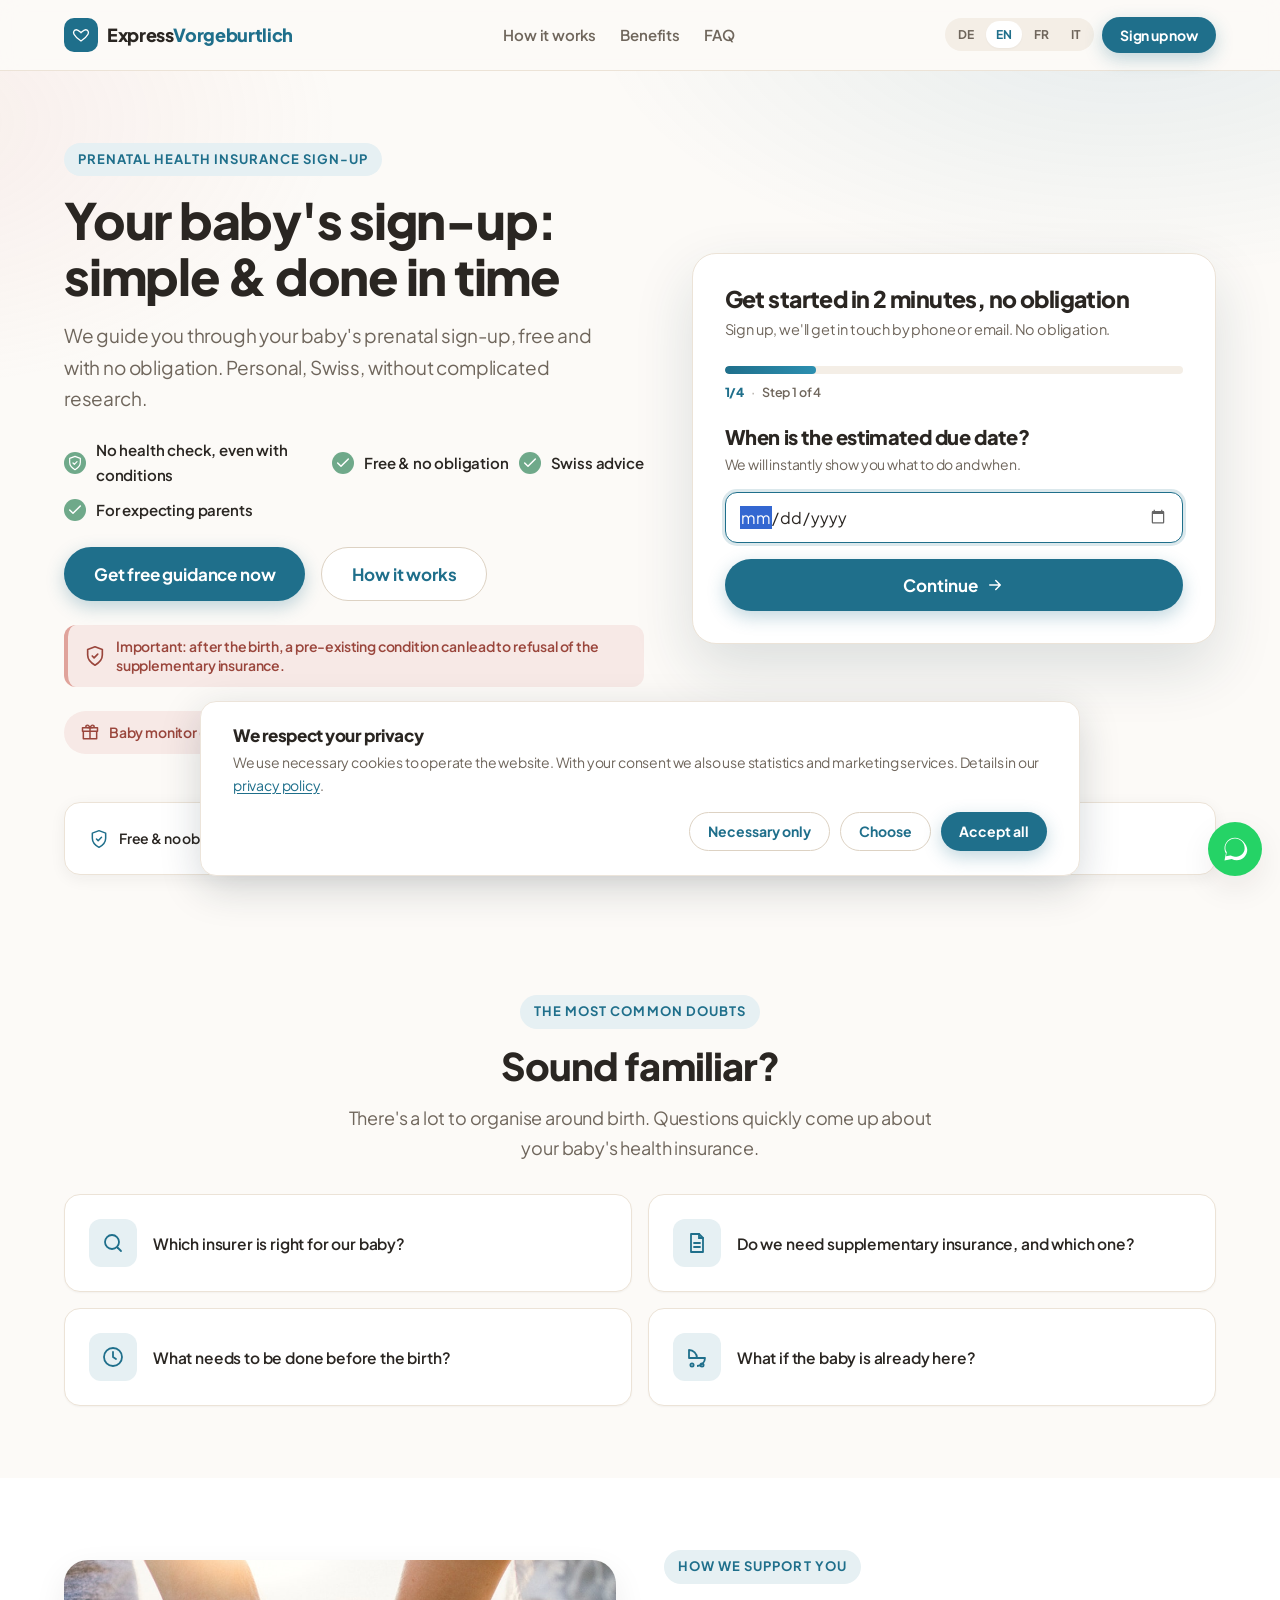
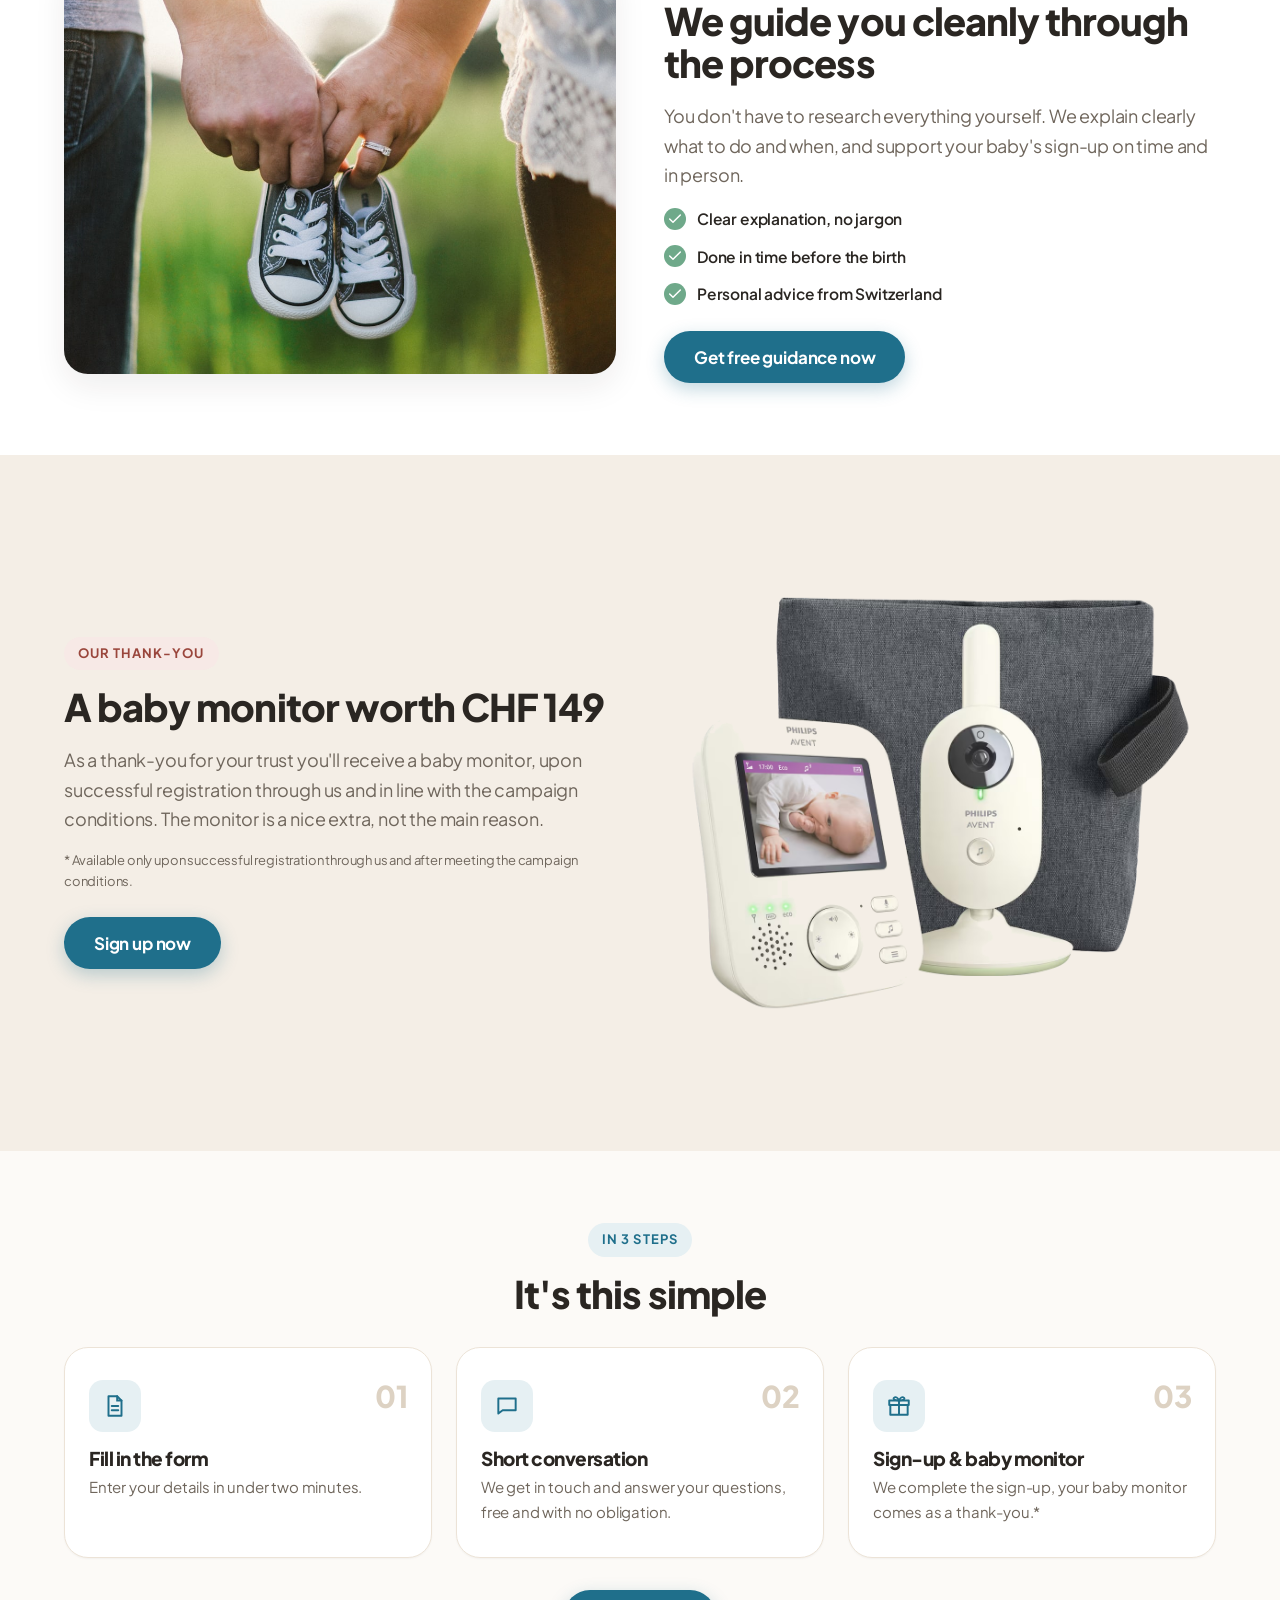
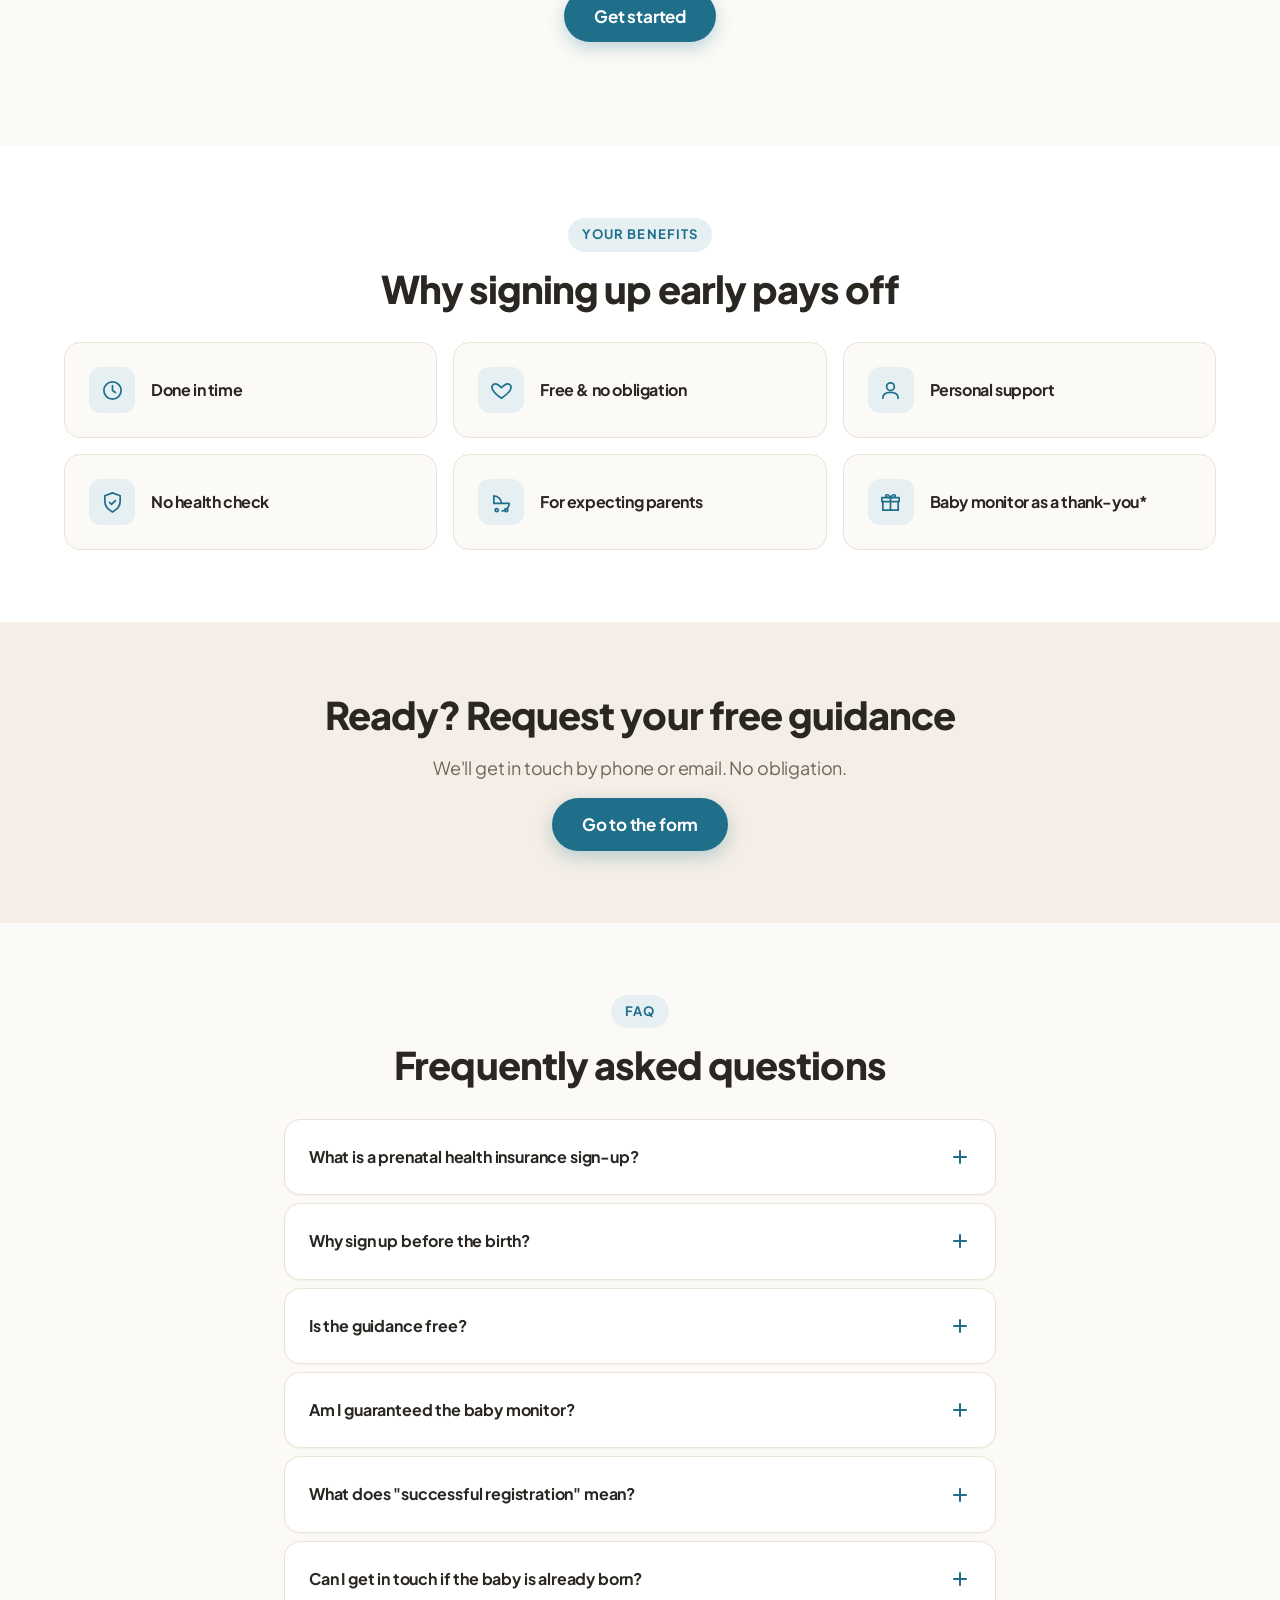
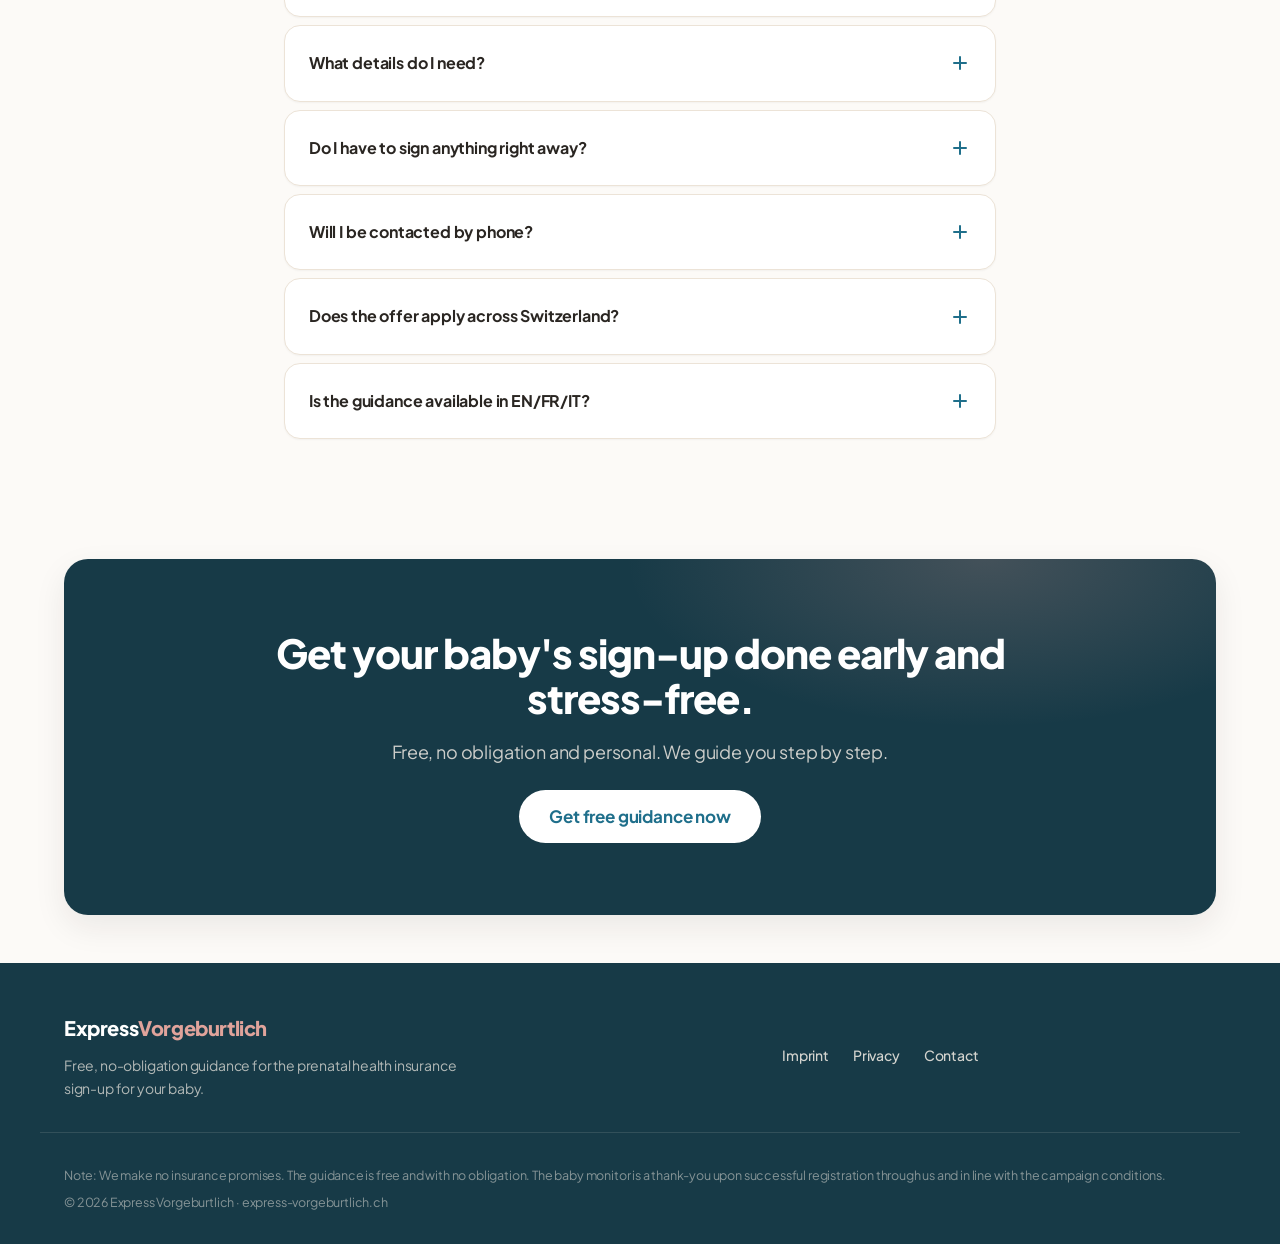
==== index.html @ a2217237 "Babyphone-Hinweis praezisiert: erfolgreiche Anmeldung bei der Krankenkasse (4 Sprachen)" ====
<!DOCTYPE html>
<!--
  ============================================================
  Express Vorgeburtlich: Lead-Gen Landingpage
  Vorgeburtliche Krankenkassenanmeldung fürs Baby
  Stack: Semantisches HTML5 + CSS Custom Properties + Vanilla JS
  Ziel (KPI): Lead-Formular vollständig ausgefüllt & abgesendet
  ============================================================
-->
<html lang="de">
<head>
  <meta charset="UTF-8" />
  <meta name="viewport" content="width=device-width, initial-scale=1.0" />

  <!-- ===== SEO / Meta ===== -->
  <title data-i18n="meta.title">Express Vorgeburtlich: Krankenkassenanmeldung fürs Baby</title>
  <meta name="description" data-i18n="meta.description"
        content="Kostenlose, unverbindliche Beratung zur vorgeburtlichen Krankenkassenanmeldung fürs Baby. Schweizer Beratung, einfach & rechtzeitig erledigt." />
  <link rel="canonical" href="https://express-vorgeburtlich.ch/" />
  <meta name="robots" content="index, follow, max-image-preview:large, max-snippet:-1, max-video-preview:-1" />
  <meta name="theme-color" content="#ffffff" />
  <meta name="author" content="Finsion GmbH" />
  <meta name="geo.region" content="CH-ZH" />
  <meta name="geo.placename" content="Dübendorf" />

  <!-- ===== hreflang (eine URL, vier Sprachen per JS-Umschaltung) ===== -->
  <link rel="alternate" hreflang="de-CH" href="https://express-vorgeburtlich.ch/" />
  <link rel="alternate" hreflang="en" href="https://express-vorgeburtlich.ch/" />
  <link rel="alternate" hreflang="fr-CH" href="https://express-vorgeburtlich.ch/" />
  <link rel="alternate" hreflang="it-CH" href="https://express-vorgeburtlich.ch/" />
  <link rel="alternate" hreflang="x-default" href="https://express-vorgeburtlich.ch/" />

  <!-- ===== Open Graph (Meta-Ads / Sharing) ===== -->
  <meta property="og:type" content="website" />
  <meta property="og:site_name" content="Express Vorgeburtlich" />
  <meta property="og:title" data-i18n="meta.ogTitle" content="Krankenkassenanmeldung fürs Baby: einfach & rechtzeitig" />
  <meta property="og:description" data-i18n="meta.ogDescription"
        content="Kostenlose, unverbindliche Beratung zur vorgeburtlichen Anmeldung deines Babys. Als Dankeschön ein Babyphone bei erfolgreicher Anmeldung." />
  <meta property="og:url" content="https://express-vorgeburtlich.ch/" />
  <meta property="og:locale" content="de_CH" />
  <meta property="og:locale:alternate" content="en_US" />
  <meta property="og:locale:alternate" content="fr_CH" />
  <meta property="og:locale:alternate" content="it_CH" />
  <!-- PLATZHALTER: Open-Graph-Bild (1200x630) -->
  <meta property="og:image" content="https://express-vorgeburtlich.ch/assets/og-image.jpg" />
  <meta property="og:image:width" content="1200" />
  <meta property="og:image:height" content="630" />
  <meta property="og:image:alt" content="Express Vorgeburtlich: Krankenkassenanmeldung fürs Baby" />

  <!-- ===== Twitter Card ===== -->
  <meta name="twitter:card" content="summary_large_image" />
  <meta name="twitter:title" data-i18n="meta.ogTitle" content="Krankenkassenanmeldung fürs Baby: einfach & rechtzeitig" />
  <meta name="twitter:description" data-i18n="meta.ogDescription"
        content="Kostenlose, unverbindliche Beratung zur vorgeburtlichen Anmeldung deines Babys." />
  <!-- PLATZHALTER: Twitter-Bild -->
  <meta name="twitter:image" content="https://express-vorgeburtlich.ch/assets/og-image.jpg" />

  <!-- ===== Favicon-Platzhalter ===== -->
  <link rel="icon" href="/favicon.ico" sizes="any" />
  <link rel="icon" href="/favicon.svg" type="image/svg+xml" />
  <link rel="apple-touch-icon" href="/apple-touch-icon.png" />

  <!-- ===== Fonts: moderne humanistische Sans (Display + Body) mit System-Fallback ===== -->
  <link rel="preconnect" href="https://fonts.googleapis.com" />
  <link rel="preconnect" href="https://fonts.gstatic.com" crossorigin />
  <link rel="stylesheet"
        href="https://fonts.googleapis.com/css2?family=Plus+Jakarta+Sans:wght@400;500;600;700;800&display=swap" />

  <link rel="stylesheet" href="styles.css?v=25" />

  <!-- ============================================================
       Strukturierte Daten (Schema.org JSON-LD)
       Organisation · Website · Service · FAQ
       ============================================================ -->
  <script type="application/ld+json">
  {
    "@context": "https://schema.org",
    "@graph": [
      {
        "@type": "Organization",
        "@id": "https://express-vorgeburtlich.ch/#organization",
        "name": "Express Vorgeburtlich",
        "legalName": "Finsion GmbH",
        "url": "https://express-vorgeburtlich.ch/",
        "logo": "https://express-vorgeburtlich.ch/assets/og-image.jpg",
        "email": "info@finsion.ch",
        "address": {
          "@type": "PostalAddress",
          "streetAddress": "Im Schossacher 12",
          "postalCode": "8600",
          "addressLocality": "Dübendorf",
          "addressRegion": "ZH",
          "addressCountry": "CH"
        },
        "areaServed": {
          "@type": "Country",
          "name": "Schweiz"
        }
      },
      {
        "@type": "WebSite",
        "@id": "https://express-vorgeburtlich.ch/#website",
        "url": "https://express-vorgeburtlich.ch/",
        "name": "Express Vorgeburtlich",
        "inLanguage": ["de-CH", "en", "fr-CH", "it-CH"],
        "publisher": { "@id": "https://express-vorgeburtlich.ch/#organization" }
      },
      {
        "@type": "Service",
        "@id": "https://express-vorgeburtlich.ch/#service",
        "name": "Vorgeburtliche Krankenkassenanmeldung fürs Baby",
        "serviceType": "Beratung zur vorgeburtlichen Krankenkassenanmeldung",
        "provider": { "@id": "https://express-vorgeburtlich.ch/#organization" },
        "areaServed": { "@type": "Country", "name": "Schweiz" },
        "audience": {
          "@type": "Audience",
          "audienceType": "Werdende Eltern"
        },
        "offers": {
          "@type": "Offer",
          "price": "0",
          "priceCurrency": "CHF",
          "description": "Kostenlose und unverbindliche Beratung"
        }
      },
      {
        "@type": "FAQPage",
        "@id": "https://express-vorgeburtlich.ch/#faq",
        "mainEntity": [
          { "@type": "Question", "name": "Was ist eine vorgeburtliche Krankenkassenanmeldung?", "acceptedAnswer": { "@type": "Answer", "text": "Es ist die Anmeldung deines Babys bei der Krankenkasse bereits vor der Geburt. So ist alles vorbereitet und die Versicherung kann fristgerecht starten, sobald dein Baby da ist." } },
          { "@type": "Question", "name": "Warum vor der Geburt anmelden?", "acceptedAnswer": { "@type": "Answer", "text": "Der wichtigste Grund: Bei der vorgeburtlichen Anmeldung werden die Zusatzversicherungen ohne Risikoprüfung aufgenommen. So ist dein Baby von der ersten Minute an geschützt, auch wenn es mit einem Geburtsgebrechen oder Leiden zur Welt kommt. Meldest du erst nach der Geburt an, ist meist eine Risikoprüfung nötig, und bei einem Leiden kann die Zusatzversicherung abgelehnt werden." } },
          { "@type": "Question", "name": "Ist die Beratung kostenlos?", "acceptedAnswer": { "@type": "Answer", "text": "Ja. Die Beratung ist komplett kostenlos und unverbindlich. Es entstehen dir keine Kosten und du gehst keine Verpflichtung ein." } },
          { "@type": "Question", "name": "Bekomme ich das Babyphone garantiert?", "acceptedAnswer": { "@type": "Answer", "text": "Das Babyphone ist ein Dankeschön bei erfolgreicher Anmeldung über uns und nach erfüllten Kampagnenbedingungen. Es ist ein nettes Extra, nicht der Hauptgrund für die Beratung." } },
          { "@type": "Question", "name": "Was bedeutet «erfolgreiche Anmeldung»?", "acceptedAnswer": { "@type": "Answer", "text": "Eine erfolgreiche Anmeldung bedeutet, dass die vorgeburtliche Krankenkassenanmeldung deines Babys über uns abgeschlossen wird. Die genauen Bedingungen findest du in den Kampagnenbedingungen." } },
          { "@type": "Question", "name": "Kann ich mich melden, wenn das Baby schon geboren ist?", "acceptedAnswer": { "@type": "Answer", "text": "Ja, melde dich trotzdem. Wir schauen gemeinsam, was in deiner Situation sinnvoll ist und welche Schritte noch offen sind." } },
          { "@type": "Question", "name": "Welche Angaben brauche ich?", "acceptedAnswer": { "@type": "Answer", "text": "Für den Start genügen Name, Telefonnummer, E-Mail, PLZ und der errechnete Geburtstermin. Alles Weitere besprechen wir im persönlichen Gespräch." } },
          { "@type": "Question", "name": "Muss ich direkt etwas unterschreiben?", "acceptedAnswer": { "@type": "Answer", "text": "Nein. Mit dem Formular forderst du nur die kostenlose Beratung an. Du entscheidest in aller Ruhe und gehst keine Verpflichtung ein." } },
          { "@type": "Question", "name": "Werde ich telefonisch kontaktiert?", "acceptedAnswer": { "@type": "Answer", "text": "Wir melden uns telefonisch oder per E-Mail, je nachdem, wie es dir am besten passt. Du kannst das im Gespräch jederzeit sagen." } },
          { "@type": "Question", "name": "Gilt das Angebot in der ganzen Schweiz?", "acceptedAnswer": { "@type": "Answer", "text": "Ja, unsere Beratung richtet sich an werdende Eltern in der ganzen Deutschschweiz und darüber hinaus." } },
          { "@type": "Question", "name": "Geht die Beratung auch auf EN/FR/IT?", "acceptedAnswer": { "@type": "Answer", "text": "Diese Seite ist auf Deutsch, Englisch, Französisch und Italienisch verfügbar. Sag uns einfach, in welcher Sprache du dich am wohlsten fühlst." } }
        ]
      }
    ]
  }
  </script>
</head>
<body>

  <!-- ============================================================
       SVG-Icon-Sprite (einmal definiert, per <use> referenziert)
       ============================================================ -->
  <svg width="0" height="0" style="position:absolute" aria-hidden="true" focusable="false">
    <defs>
      <symbol id="i-check" viewBox="0 0 24 24"><path d="M20 6 9 17l-5-5" fill="none" stroke="currentColor" stroke-width="2.2" stroke-linecap="round" stroke-linejoin="round"/></symbol>
      <symbol id="i-shield" viewBox="0 0 24 24"><path d="M12 2l8 3v6c0 5-3.5 8.5-8 11-4.5-2.5-8-6-8-11V5l8-3z" fill="none" stroke="currentColor" stroke-width="1.8" stroke-linejoin="round"/><path d="M9 12l2 2 4-4" fill="none" stroke="currentColor" stroke-width="1.8" stroke-linecap="round" stroke-linejoin="round"/></symbol>
      <symbol id="i-heart" viewBox="0 0 24 24"><path d="M12 20s-7-4.5-9.3-9C1.2 8.2 2.6 5 5.8 5 8 5 9.3 6.5 12 9c2.7-2.5 4-4 6.2-4 3.2 0 4.6 3.2 3.1 6-2.3 4.5-9.3 9-9.3 9z" fill="none" stroke="currentColor" stroke-width="1.8" stroke-linejoin="round"/></symbol>
      <symbol id="i-clock" viewBox="0 0 24 24"><circle cx="12" cy="12" r="9" fill="none" stroke="currentColor" stroke-width="1.8"/><path d="M12 7v5l3 2" fill="none" stroke="currentColor" stroke-width="1.8" stroke-linecap="round" stroke-linejoin="round"/></symbol>
      <symbol id="i-chat" viewBox="0 0 24 24"><path d="M4 5h16v11H8l-4 3V5z" fill="none" stroke="currentColor" stroke-width="1.8" stroke-linejoin="round"/></symbol>
      <symbol id="i-doc" viewBox="0 0 24 24"><path d="M6 3h8l4 4v14H6V3z" fill="none" stroke="currentColor" stroke-width="1.8" stroke-linejoin="round"/><path d="M14 3v4h4M9 12h6M9 16h6" fill="none" stroke="currentColor" stroke-width="1.8" stroke-linecap="round"/></symbol>
      <symbol id="i-gift" viewBox="0 0 24 24"><path d="M4 11h16v9H4v-9zM3 7h18v4H3V7zM12 7v13" fill="none" stroke="currentColor" stroke-width="1.8" stroke-linejoin="round"/><path d="M12 7S10.5 3 8 4s-.5 3 4 3zM12 7s1.5-4 4-3 .5 3-4 3z" fill="none" stroke="currentColor" stroke-width="1.6" stroke-linejoin="round"/></symbol>
      <symbol id="i-user" viewBox="0 0 24 24"><circle cx="12" cy="8" r="4" fill="none" stroke="currentColor" stroke-width="1.8"/><path d="M4 20c0-4 3.5-6 8-6s8 2 8 6" fill="none" stroke="currentColor" stroke-width="1.8" stroke-linecap="round"/></symbol>
      <symbol id="i-search" viewBox="0 0 24 24"><circle cx="11" cy="11" r="7" fill="none" stroke="currentColor" stroke-width="1.8"/><path d="m20 20-3.5-3.5" fill="none" stroke="currentColor" stroke-width="1.8" stroke-linecap="round"/></symbol>
      <symbol id="i-stroller" viewBox="0 0 24 24"><path d="M4 5a8 8 0 0 1 8 8H4V5zM12 13h8a8 8 0 0 1-8 8" fill="none" stroke="currentColor" stroke-width="1.8" stroke-linejoin="round"/><circle cx="7" cy="20" r="1.6" fill="none" stroke="currentColor" stroke-width="1.8"/><circle cx="17" cy="20" r="1.6" fill="none" stroke="currentColor" stroke-width="1.8"/></symbol>
      <symbol id="i-lock" viewBox="0 0 24 24"><rect x="5" y="11" width="14" height="9" rx="2" fill="none" stroke="currentColor" stroke-width="1.8"/><path d="M8 11V8a4 4 0 0 1 8 0v3" fill="none" stroke="currentColor" stroke-width="1.8"/></symbol>
      <symbol id="i-phone" viewBox="0 0 24 24"><path d="M6 3h4l2 5-3 2a11 11 0 0 0 5 5l2-3 5 2v4a2 2 0 0 1-2 2C10 21 3 14 3 5a2 2 0 0 1 2-2z" fill="none" stroke="currentColor" stroke-width="1.8" stroke-linejoin="round"/></symbol>
      <symbol id="i-arrow" viewBox="0 0 24 24"><path d="M5 12h14M13 6l6 6-6 6" fill="none" stroke="currentColor" stroke-width="2" stroke-linecap="round" stroke-linejoin="round"/></symbol>
    </defs>
  </svg>

  <!-- ============================================================
       HEADER (sticky)
       ============================================================ -->
  <header class="site-header" id="top">
    <div class="container header-inner">
      <a class="logo" href="#top" aria-label="Express Vorgeburtlich: Startseite">
        <span class="logo-mark" aria-hidden="true">
          <svg viewBox="0 0 24 24" width="18" height="18"><use href="#i-heart"></use></svg>
        </span>
        <span class="logo-text">Express<span class="logo-accent">Vorgeburtlich</span></span>
      </a>

      <nav class="main-nav" aria-label="Hauptnavigation">
        <a href="#ablauf" data-i18n="nav.process">So funktioniert's</a>
        <a href="#vorteile" data-i18n="nav.benefits">Vorteile</a>
        <a href="#faq" data-i18n="nav.faq">FAQ</a>
      </nav>

      <div class="header-actions">
        <!-- Sprachumschalter -->
        <div class="lang-switch" role="group" aria-label="Sprache wählen">
          <button type="button" class="lang-btn" data-lang="de" aria-pressed="true">DE</button>
          <button type="button" class="lang-btn" data-lang="en" aria-pressed="false">EN</button>
          <button type="button" class="lang-btn" data-lang="fr" aria-pressed="false">FR</button>
          <button type="button" class="lang-btn" data-lang="it" aria-pressed="false">IT</button>
        </div>
        <a href="#formular" class="btn btn-primary btn-sm header-cta" data-i18n="nav.cta">Jetzt anmelden</a>
        <button type="button" class="nav-toggle" aria-label="Menü öffnen" aria-expanded="false" aria-controls="mobileNav">
          <span></span><span></span><span></span>
        </button>
      </div>
    </div>

    <!-- Mobile-Navigation -->
    <nav class="mobile-nav" id="mobileNav" aria-label="Mobile Navigation" hidden>
      <a href="#ablauf" data-i18n="nav.process">So funktioniert's</a>
      <a href="#vorteile" data-i18n="nav.benefits">Vorteile</a>
      <a href="#faq" data-i18n="nav.faq">FAQ</a>
      <a href="#formular" class="btn btn-primary" data-i18n="nav.cta">Jetzt anmelden</a>
    </nav>
  </header>

  <main>
    <!-- ============================================================
         HERO
         ============================================================ -->
    <section class="hero">
      <div class="container hero-grid">
        <div class="hero-copy">
          <span class="eyebrow" data-i18n="hero.eyebrow">Vorgeburtliche Krankenkassenanmeldung</span>
          <h1 class="hero-title" data-i18n="hero.title">
            Die Anmeldung fürs Baby: einfach &amp; rechtzeitig erledigt
          </h1>
          <p class="hero-sub" data-i18n="hero.sub">
            Wir begleiten dich kostenlos und unverbindlich durch die vorgeburtliche Anmeldung deines Babys.
            Persönlich, in der Schweiz, ohne komplizierte Recherche.
          </p>

          <!-- Trust-Liste -->
          <ul class="hero-checks" aria-label="Vertrauenshinweise">
            <li><svg class="ic" aria-hidden="true"><use href="#i-shield"></use></svg> <span data-i18n="trust.noRisk">Ohne Risikoprüfung, auch bei Geburtsgebrechen</span></li>
            <li><svg class="ic" aria-hidden="true"><use href="#i-check"></use></svg> <span data-i18n="trust.free">Kostenlos &amp; unverbindlich</span></li>
            <li><svg class="ic" aria-hidden="true"><use href="#i-check"></use></svg> <span data-i18n="trust.swiss">Schweizer Beratung</span></li>
            <li><svg class="ic" aria-hidden="true"><use href="#i-check"></use></svg> <span data-i18n="trust.parents">Für werdende Eltern</span></li>
          </ul>

          <div class="hero-cta-row">
            <a href="#formular" class="btn btn-primary btn-lg" data-i18n="hero.cta">Jetzt kostenlos anmelden
              <svg class="ic-r" aria-hidden="true"><use href="#i-arrow"></use></svg>
            </a>
            <a href="#ablauf" class="btn btn-ghost btn-lg" data-i18n="hero.ctaSecondary">So funktioniert's</a>
          </div>

          <!-- Dringlichkeits-Hinweis (Loss Aversion) -->
          <p class="hero-urgency" role="note">
            <svg class="ic" aria-hidden="true"><use href="#i-shield"></use></svg>
            <span data-i18n="hero.urgency">Wichtig: Nach der Geburt droht bei einem Leiden die Ablehnung der Zusatzversicherung.</span>
          </p>

          <!-- Babyphone-Hinweis dezent -->
          <p class="hero-gift-note">
            <svg class="ic" aria-hidden="true"><use href="#i-gift"></use></svg>
            <span data-i18n="hero.giftNote">Babyphone (CHF 149) als Dankeschön bei erfolgreicher Anmeldung*</span>
          </p>
        </div>

        <!-- Formular bereits im Hero (Desktop) -->
        <aside class="hero-form-card" id="formular" aria-labelledby="formTitle">
          <div class="form-card-head">
            <h2 class="form-title" id="formTitle" data-i18n="form.title">In 2 Minuten unverbindlich starten</h2>
            <p class="form-lead" data-i18n="form.lead">
              Trag dich ein, wir melden uns telefonisch oder per E-Mail. Keine Verpflichtung.
            </p>
          </div>

          <form id="leadForm" novalidate>
            <!-- Honeypot (versteckt, nicht ausfüllen) -->
            <div class="hp-field" aria-hidden="true">
              <label for="company">Firma (bitte leer lassen)</label>
              <input type="text" id="company" name="company" tabindex="-1" autocomplete="off" />
            </div>

            <!-- Fortschritt (Endowed-Progress: startet nicht bei 0 %) -->
            <div class="wizard-progress">
              <div class="wizard-progress-bar"><span id="wizardBar" style="width:20%"></span></div>
              <p class="wizard-progress-label">
                <span class="wizard-step-count"><span id="wizardStepNow">1</span>/<span id="wizardStepTotal">4</span></span>
                <span class="wizard-progress-dot" aria-hidden="true">·</span>
                <span id="wizardProgressText" data-i18n="wizard.progressStart">Du hast schon angefangen</span>
              </p>
            </div>

            <!-- SCHRITT 1: Geburtstermin (Foot-in-the-door + Reziprozität) -->
            <div class="form-step is-active" data-step="1">
              <h3 class="step-q" data-i18n="wizard.q1">Wann ist der errechnete Geburtstermin?</h3>
              <p class="step-help" data-i18n="wizard.q1Help">Wir zeigen dir sofort, was wann zu erledigen ist.</p>
              <div class="form-field">
                <label for="dueDate" class="sr-only" data-i18n="form.dueDate">Errechneter Geburtstermin *</label>
                <input type="date" id="dueDate" name="dueDate" required
                       aria-required="true" aria-describedby="err-dueDate" />
                <p class="field-error" id="err-dueDate" aria-live="polite"></p>
              </div>

              <!-- Countdown + persönliche Timeline (gibt, bevor es nimmt) -->
              <div class="due-result" id="dueResult" hidden>
                <div class="countdown-badge" id="countdownBadge"></div>
                <div class="timeline" id="timeline" aria-live="polite"></div>
              </div>

              <div class="wizard-actions single">
                <button type="button" class="btn btn-primary btn-lg btn-block" data-next>
                  <span data-i18n="wizard.next">Weiter</span>
                  <svg class="ic-r" aria-hidden="true"><use href="#i-arrow"></use></svg>
                </button>
              </div>
            </div>

            <!-- SCHRITT 2: PLZ → Ort automatisch -->
            <div class="form-step" data-step="2">
              <h3 class="step-q" data-i18n="wizard.q2">Wo wohnt ihr?</h3>
              <p class="step-help" data-i18n="wizard.q2Help">Nur die PLZ, den Ort ergänzen wir automatisch.</p>
              <div class="form-row two">
                <div class="form-field">
                  <label for="zip" data-i18n="form.zip">PLZ *</label>
                  <input type="text" id="zip" name="zip" inputmode="numeric" maxlength="4" required
                         aria-required="true" aria-describedby="err-zip" autocomplete="postal-code"
                         placeholder="8000" />
                  <p class="field-error" id="err-zip" aria-live="polite"></p>
                </div>
                <div class="form-field">
                  <label for="ort" data-i18n="form.ort">Ort</label>
                  <input type="text" id="ort" name="ort" autocomplete="address-level2"
                         list="ortOptions" data-i18n-placeholder="form.ortPlaceholder" placeholder="wird ergänzt" />
                  <datalist id="ortOptions"></datalist>
                </div>
              </div>
              <div class="wizard-actions">
                <button type="button" class="btn btn-ghost wizard-back" data-back>
                  <span data-i18n="wizard.back">Zurück</span>
                </button>
                <button type="button" class="btn btn-primary wizard-grow" data-next>
                  <span data-i18n="wizard.next">Weiter</span>
                  <svg class="ic-r" aria-hidden="true"><use href="#i-arrow"></use></svg>
                </button>
              </div>
            </div>

            <!-- SCHRITT 3: Name -->
            <div class="form-step" data-step="3">
              <h3 class="step-q" data-i18n="wizard.q3">Wie heisst du?</h3>
              <p class="step-help" data-i18n="wizard.q3Help">Damit wir dich persönlich ansprechen können.</p>
              <div class="form-row two">
                <div class="form-field">
                  <label for="firstName" data-i18n="form.firstName">Vorname *</label>
                  <input type="text" id="firstName" name="firstName" autocomplete="given-name" required
                         aria-required="true" aria-describedby="err-firstName" />
                  <p class="field-error" id="err-firstName" aria-live="polite"></p>
                </div>
                <div class="form-field">
                  <label for="lastName" data-i18n="form.lastName">Nachname *</label>
                  <input type="text" id="lastName" name="lastName" autocomplete="family-name" required
                         aria-required="true" aria-describedby="err-lastName" />
                  <p class="field-error" id="err-lastName" aria-live="polite"></p>
                </div>
              </div>
              <div class="wizard-actions">
                <button type="button" class="btn btn-ghost wizard-back" data-back>
                  <span data-i18n="wizard.back">Zurück</span>
                </button>
                <button type="button" class="btn btn-primary wizard-grow" data-next>
                  <span data-i18n="wizard.next">Weiter</span>
                  <svg class="ic-r" aria-hidden="true"><use href="#i-arrow"></use></svg>
                </button>
              </div>
            </div>

            <!-- SCHRITT 4: Kontakt + Einwilligung + Absenden -->
            <div class="form-step" data-step="4">
              <h3 class="step-q" data-i18n="wizard.q4">Wie erreichen wir dich?</h3>
              <p class="step-help" data-i18n="wizard.q4Help">Kostenlos und unverbindlich, du entscheidest in aller Ruhe.</p>
              <div class="form-row two">
                <div class="form-field">
                  <label for="phone" data-i18n="form.phone">Telefonnummer *</label>
                  <input type="tel" id="phone" name="phone" autocomplete="tel" inputmode="tel" required
                         aria-required="true" aria-describedby="err-phone"
                         data-i18n-placeholder="form.phonePlaceholder" placeholder="+41 79 123 45 67" />
                  <p class="field-error" id="err-phone" aria-live="polite"></p>
                </div>
                <div class="form-field">
                  <label for="email" data-i18n="form.email">E-Mail *</label>
                  <input type="email" id="email" name="email" autocomplete="email" inputmode="email" required
                         aria-required="true" aria-describedby="err-email"
                         placeholder="name@beispiel.ch" />
                  <p class="field-error" id="err-email" aria-live="polite"></p>
                </div>
              </div>

              <!-- Optional: Anmeldung bei aktueller Krankenkasse -->
              <div class="form-field checkbox-field">
                <label class="checkbox">
                  <input type="checkbox" id="keepInsurer" name="keepInsurer" aria-controls="insurerWrap" aria-expanded="false" />
                  <span class="checkbox-text" data-i18n="form.keepInsurer">Ich möchte die Anmeldung bei meiner aktuellen Krankenkasse.</span>
                </label>
              </div>
              <div class="form-field insurer-wrap" id="insurerWrap" hidden>
                <label for="insurer" data-i18n="form.insurer">Aktuelle Krankenkasse</label>
                <select id="insurer" name="insurer" autocomplete="off">
                  <option value="" data-i18n="form.insurerPlaceholder">Bitte wählen …</option>
                  <option value="Agrisano">Agrisano</option>
                  <option value="Assura">Assura</option>
                  <option value="Atupri">Atupri</option>
                  <option value="Concordia">Concordia</option>
                  <option value="CSS">CSS</option>
                  <option value="EGK">EGK</option>
                  <option value="Groupe Mutuel">Groupe Mutuel</option>
                  <option value="Helsana">Helsana</option>
                  <option value="KPT">KPT</option>
                  <option value="ÖKK">ÖKK</option>
                  <option value="Sanitas">Sanitas</option>
                  <option value="Swica">Swica</option>
                  <option value="Sympany">Sympany</option>
                  <option value="Visana">Visana</option>
                  <option value="other" data-i18n="form.insurerOther">Andere</option>
                </select>
                <p class="insurer-note">
                  <svg class="ic" aria-hidden="true"><use href="#i-check"></use></svg>
                  <span data-i18n="form.insurerNote">Wir berücksichtigen deinen Wunsch gerne und melden dein Baby bei deiner aktuellen Krankenkasse an.</span>
                </p>
              </div>

              <!-- Anker-Hinweis: konkreter Wert CHF 149 -->
              <p class="wizard-anchor">
                <svg class="ic" aria-hidden="true"><use href="#i-gift"></use></svg>
                <span data-i18n="wizard.anchor">Nach erfolgreicher Anmeldung bei der Krankenkasse: Babyphone im Wert von CHF 149 als Dankeschön*</span>
              </p>

              <!-- Pflicht-Checkbox Datenschutz (NICHT vorausgewählt) -->
              <div class="form-field checkbox-field">
                <label class="checkbox">
                  <input type="checkbox" id="privacy" name="privacy" required aria-required="true"
                         aria-describedby="err-privacy" />
                  <span class="checkbox-text"><span data-i18n="form.privacy">Ich akzeptiere die</span> <a href="REPLACE_PRIVACY_URL" target="_blank" rel="noopener" class="inline-link" data-i18n="form.privacyLink">Datenschutzerklärung</a><span data-i18n="form.privacyStar">. *</span></span>
                </label>
                <p class="field-error" id="err-privacy" aria-live="polite"></p>
              </div>

              <div class="wizard-actions">
                <button type="button" class="btn btn-ghost wizard-back" data-back>
                  <span data-i18n="wizard.back">Zurück</span>
                </button>
                <button type="submit" class="btn btn-primary btn-lg wizard-grow" id="submitBtn">
                  <span class="btn-label" data-i18n="form.submit">Unverbindlich anfragen</span>
                  <span class="btn-spinner" aria-hidden="true"></span>
                </button>
              </div>

              <p class="form-microcopy">
                <svg class="ic" aria-hidden="true"><use href="#i-lock"></use></svg>
                <span data-i18n="form.microcopy">Wir melden uns telefonisch oder per E-Mail. Keine Verpflichtung.</span>
              </p>

              <!-- Allgemeine Statusmeldung -->
              <p class="form-status" id="formStatus" role="alert" aria-live="assertive" hidden></p>
            </div>
          </form>

          <!-- Erfolgsmeldung (ersetzt Formular) -->
          <div class="form-success" id="formSuccess" role="status" aria-live="polite" hidden tabindex="-1">
            <div class="success-icon" aria-hidden="true">
              <svg viewBox="0 0 24 24" width="30" height="30"><use href="#i-check"></use></svg>
            </div>
            <h3 data-i18n="success.title">Danke, wir haben deine Anfrage erhalten!</h3>
            <p data-i18n="success.text">Wir melden uns in Kürze bei dir. Du kannst auch direkt einen Termin buchen.</p>
            <a href="REPLACE_CALENDLY_URL" target="_blank" rel="noopener" class="btn btn-primary btn-lg" id="calendlyBtn" data-i18n="success.calendly" hidden>
              Beratungstermin direkt buchen
            </a>
          </div>
        </aside>
      </div>

      <!-- Trust-Leiste unter dem Hero -->
      <div class="container">
        <ul class="trust-strip" aria-label="Warum Express Vorgeburtlich">
          <li><svg class="ic" aria-hidden="true"><use href="#i-shield"></use></svg> <span data-i18n="strip.free">Kostenlos &amp; unverbindlich</span></li>
          <li><svg class="ic" aria-hidden="true"><use href="#i-heart"></use></svg> <span data-i18n="strip.swiss">Persönliche Schweizer Beratung</span></li>
          <li><svg class="ic" aria-hidden="true"><use href="#i-lock"></use></svg> <span data-i18n="strip.data">Daten vertraulich behandelt</span></li>
          <li><svg class="ic" aria-hidden="true"><use href="#i-clock"></use></svg> <span data-i18n="strip.fast">Schnelle Rückmeldung</span></li>
        </ul>
      </div>
    </section>

    <!-- ============================================================
         PROBLEM
         ============================================================ -->
    <section class="section problem-section">
      <div class="container narrow center">
        <span class="eyebrow" data-i18n="problem.eyebrow">Die häufigsten Unsicherheiten</span>
        <h2 class="section-title" data-i18n="problem.title">Kennst du diese Fragen?</h2>
        <p class="section-lead" data-i18n="problem.lead">
          Rund um die Geburt gibt es viel zu organisieren. Bei der Krankenkasse fürs Baby tauchen schnell Unsicherheiten auf.
        </p>
      </div>
      <div class="container">
        <div class="card-grid">
          <div class="info-card">
            <span class="info-ic" aria-hidden="true"><svg><use href="#i-search"></use></svg></span>
            <p data-i18n="problem.q1">Welche Krankenkasse passt zu unserem Baby?</p>
          </div>
          <div class="info-card">
            <span class="info-ic" aria-hidden="true"><svg><use href="#i-doc"></use></svg></span>
            <p data-i18n="problem.q2">Brauchen wir eine Zusatzversicherung, und welche?</p>
          </div>
          <div class="info-card">
            <span class="info-ic" aria-hidden="true"><svg><use href="#i-clock"></use></svg></span>
            <p data-i18n="problem.q3">Was muss vor der Geburt erledigt sein?</p>
          </div>
          <div class="info-card">
            <span class="info-ic" aria-hidden="true"><svg><use href="#i-stroller"></use></svg></span>
            <p data-i18n="problem.q4">Was, wenn das Baby schon da ist?</p>
          </div>
        </div>
      </div>
    </section>

    <!-- ============================================================
         LÖSUNG
         ============================================================ -->
    <section class="section solution-section">
      <div class="container split">
        <div class="split-media">
          <!-- Bild: werdende Eltern -->
          <img src="assets/solution.jpg" alt="Werdende Eltern halten kleine Babyschuhe"
               width="560" height="460" loading="lazy" class="rounded-img" />
        </div>
        <div class="split-copy">
          <span class="eyebrow" data-i18n="solution.eyebrow">So unterstützen wir dich</span>
          <h2 class="section-title" data-i18n="solution.title">Wir führen dich sauber durch den Prozess</h2>
          <p class="section-lead" data-i18n="solution.lead">
            Du musst nicht alles selbst recherchieren. Wir erklären dir verständlich, was wann zu tun ist,
            und begleiten die Anmeldung deines Babys rechtzeitig und persönlich.
          </p>
          <ul class="check-list">
            <li><svg class="ic" aria-hidden="true"><use href="#i-check"></use></svg> <span data-i18n="solution.p1">Verständliche Erklärung, ohne Fachjargon</span></li>
            <li><svg class="ic" aria-hidden="true"><use href="#i-check"></use></svg> <span data-i18n="solution.p2">Rechtzeitig vor der Geburt erledigt</span></li>
            <li><svg class="ic" aria-hidden="true"><use href="#i-check"></use></svg> <span data-i18n="solution.p3">Persönliche Beratung aus der Schweiz</span></li>
          </ul>
          <a href="#formular" class="btn btn-primary btn-lg" data-i18n="solution.cta">Jetzt kostenlos anmelden</a>
        </div>
      </div>
    </section>

    <!-- ============================================================
         BABYPHONE-ABSCHNITT (transparent)
         ============================================================ -->
    <section class="section gift-section">
      <div class="container split reverse">
        <div class="split-media">
          <!-- Bild: Babyphone (Philips Avent) als Dankeschoen, freigestellt -->
          <img src="assets/babyphone.png?v=25" alt="Philips Avent Babyphone mit Kamera und Tasche, das Dankeschoen bei erfolgreicher Anmeldung"
               width="520" height="520" loading="lazy" class="rounded-img gift-img" />
        </div>
        <div class="split-copy">
          <span class="eyebrow eyebrow-rose" data-i18n="gift.badge">Unser Dankeschön</span>
          <h2 class="section-title" data-i18n="gift.title">Ein Babyphone im Wert von CHF 149</h2>
          <p class="section-lead" data-i18n="gift.lead">
            Als Dankeschön für dein Vertrauen erhältst du ein Babyphone, bei erfolgreicher Anmeldung über uns
            und gemäss den Kampagnenbedingungen. Das Babyphone ist ein nettes Extra, nicht der Hauptgrund.
          </p>
          <p class="fineprint" data-i18n="gift.condition">
            * Erhältlich ausschliesslich bei erfolgreicher Anmeldung über uns und nach erfüllten Kampagnenbedingungen.
          </p>
          <a href="#formular" class="btn btn-primary btn-lg" data-i18n="gift.cta">Jetzt anmelden</a>
        </div>
      </div>
    </section>

    <!-- ============================================================
         ABLAUF IN 3 SCHRITTEN
         ============================================================ -->
    <section class="section steps-section" id="ablauf">
      <div class="container">
        <div class="center">
          <span class="eyebrow" data-i18n="steps.eyebrow">In 3 Schritten</span>
          <h2 class="section-title" data-i18n="steps.title">So einfach geht's</h2>
        </div>
        <ol class="steps-grid">
          <li class="step-card">
            <span class="step-ic" aria-hidden="true"><svg><use href="#i-doc"></use></svg></span>
            <span class="step-num" aria-hidden="true">01</span>
            <h3 data-i18n="steps.s1Title">Formular ausfüllen</h3>
            <p data-i18n="steps.s1Text">Trag deine Angaben ein, in weniger als zwei Minuten.</p>
          </li>
          <li class="step-card">
            <span class="step-ic" aria-hidden="true"><svg><use href="#i-chat"></use></svg></span>
            <span class="step-num" aria-hidden="true">02</span>
            <h3 data-i18n="steps.s2Title">Kurzes Gespräch</h3>
            <p data-i18n="steps.s2Text">Wir melden uns und klären deine Fragen, kostenlos und unverbindlich.</p>
          </li>
          <li class="step-card">
            <span class="step-ic" aria-hidden="true"><svg><use href="#i-gift"></use></svg></span>
            <span class="step-num" aria-hidden="true">03</span>
            <h3 data-i18n="steps.s3Title">Anmeldung &amp; Babyphone</h3>
            <p data-i18n="steps.s3Text">Wir schliessen die Anmeldung ab, dein Babyphone gibt's als Dankeschön.*</p>
          </li>
        </ol>
        <div class="center">
          <a href="#formular" class="btn btn-primary btn-lg" data-i18n="steps.cta">Jetzt starten</a>
        </div>
      </div>
    </section>

    <!-- ============================================================
         VORTEILE (Benefit-Grid)
         ============================================================ -->
    <section class="section benefits-section" id="vorteile">
      <div class="container">
        <div class="center">
          <span class="eyebrow" data-i18n="benefits.eyebrow">Deine Vorteile</span>
          <h2 class="section-title" data-i18n="benefits.title">Darum lohnt sich die frühzeitige Anmeldung</h2>
        </div>
        <div class="benefit-grid">
          <div class="benefit-card"><span class="benefit-ic" aria-hidden="true"><svg><use href="#i-clock"></use></svg></span><h3 data-i18n="benefits.b1">Frühzeitig erledigt</h3></div>
          <div class="benefit-card"><span class="benefit-ic" aria-hidden="true"><svg><use href="#i-heart"></use></svg></span><h3 data-i18n="benefits.b2">Kostenlos &amp; unverbindlich</h3></div>
          <div class="benefit-card"><span class="benefit-ic" aria-hidden="true"><svg><use href="#i-user"></use></svg></span><h3 data-i18n="benefits.b3">Persönliche Unterstützung</h3></div>
          <div class="benefit-card"><span class="benefit-ic" aria-hidden="true"><svg><use href="#i-shield"></use></svg></span><h3 data-i18n="benefits.b4">Ohne Risikoprüfung</h3></div>
          <div class="benefit-card"><span class="benefit-ic" aria-hidden="true"><svg><use href="#i-stroller"></use></svg></span><h3 data-i18n="benefits.b5">Für werdende Eltern</h3></div>
          <div class="benefit-card"><span class="benefit-ic" aria-hidden="true"><svg><use href="#i-gift"></use></svg></span><h3 data-i18n="benefits.b6">Babyphone als Dankeschön*</h3></div>
        </div>
      </div>
    </section>

    <!-- ============================================================
         ZWEITER FORMULAR-ANKER (für Mobile-Fluss)
         ============================================================ -->
    <section class="section form-recall-section">
      <div class="container narrow center">
        <h2 class="section-title" data-i18n="formRecall.title">Bereit? Fordere deine kostenlose Beratung an</h2>
        <p class="section-lead" data-i18n="formRecall.lead">
          Wir melden uns telefonisch oder per E-Mail. Keine Verpflichtung.
        </p>
        <a href="#formular" class="btn btn-primary btn-lg" data-i18n="formRecall.cta">Zum Formular</a>
      </div>
    </section>

    <!-- ============================================================
         FAQ (Akkordeon)
         ============================================================ -->
    <section class="section faq-section" id="faq">
      <div class="container narrow">
        <div class="center">
          <span class="eyebrow" data-i18n="faq.eyebrow">FAQ</span>
          <h2 class="section-title" data-i18n="faq.title">Häufige Fragen</h2>
        </div>
        <div class="faq-list">

          <details class="faq-item">
            <summary><span data-i18n="faq.q1">Was ist eine vorgeburtliche Krankenkassenanmeldung?</span><span class="faq-toggle" aria-hidden="true"></span></summary>
            <div class="faq-answer"><p data-i18n="faq.a1">Es ist die Anmeldung deines Babys bei der Krankenkasse bereits vor der Geburt. So ist alles vorbereitet und die Versicherung kann fristgerecht starten, sobald dein Baby da ist.</p></div>
          </details>

          <details class="faq-item">
            <summary><span data-i18n="faq.q2">Warum vor der Geburt anmelden?</span><span class="faq-toggle" aria-hidden="true"></span></summary>
            <div class="faq-answer"><p data-i18n="faq.a2">Der wichtigste Grund: Bei der vorgeburtlichen Anmeldung werden die Zusatzversicherungen ohne Risikoprüfung aufgenommen. So ist dein Baby von der ersten Minute an geschützt, auch wenn es mit einem Geburtsgebrechen oder Leiden zur Welt kommt. Meldest du erst nach der Geburt an, ist meist eine Risikoprüfung nötig, und bei einem Leiden kann die Zusatzversicherung abgelehnt werden.</p></div>
          </details>

          <details class="faq-item">
            <summary><span data-i18n="faq.q3">Ist die Beratung kostenlos?</span><span class="faq-toggle" aria-hidden="true"></span></summary>
            <div class="faq-answer"><p data-i18n="faq.a3">Ja. Die Beratung ist komplett kostenlos und unverbindlich. Es entstehen dir keine Kosten und du gehst keine Verpflichtung ein.</p></div>
          </details>

          <details class="faq-item">
            <summary><span data-i18n="faq.q4">Bekomme ich das Babyphone garantiert?</span><span class="faq-toggle" aria-hidden="true"></span></summary>
            <div class="faq-answer"><p data-i18n="faq.a4">Das Babyphone ist ein Dankeschön bei erfolgreicher Anmeldung über uns und nach erfüllten Kampagnenbedingungen. Es ist ein nettes Extra, nicht der Hauptgrund für die Beratung.</p></div>
          </details>

          <details class="faq-item">
            <summary><span data-i18n="faq.q5">Was bedeutet «erfolgreiche Anmeldung»?</span><span class="faq-toggle" aria-hidden="true"></span></summary>
            <div class="faq-answer"><p data-i18n="faq.a5">Eine erfolgreiche Anmeldung bedeutet, dass die vorgeburtliche Krankenkassenanmeldung deines Babys über uns abgeschlossen wird. Die genauen Bedingungen findest du in den Kampagnenbedingungen.</p></div>
          </details>

          <details class="faq-item">
            <summary><span data-i18n="faq.q6">Kann ich mich melden, wenn das Baby schon geboren ist?</span><span class="faq-toggle" aria-hidden="true"></span></summary>
            <div class="faq-answer"><p data-i18n="faq.a6">Ja, melde dich trotzdem. Wir schauen gemeinsam, was in deiner Situation sinnvoll ist und welche Schritte noch offen sind.</p></div>
          </details>

          <details class="faq-item">
            <summary><span data-i18n="faq.q7">Welche Angaben brauche ich?</span><span class="faq-toggle" aria-hidden="true"></span></summary>
            <div class="faq-answer"><p data-i18n="faq.a7">Für den Start genügen Name, Telefonnummer, E-Mail, PLZ und der errechnete Geburtstermin. Alles Weitere besprechen wir im persönlichen Gespräch.</p></div>
          </details>

          <details class="faq-item">
            <summary><span data-i18n="faq.q8">Muss ich direkt etwas unterschreiben?</span><span class="faq-toggle" aria-hidden="true"></span></summary>
            <div class="faq-answer"><p data-i18n="faq.a8">Nein. Mit dem Formular forderst du nur die kostenlose Beratung an. Du entscheidest in aller Ruhe und gehst keine Verpflichtung ein.</p></div>
          </details>

          <details class="faq-item">
            <summary><span data-i18n="faq.q9">Werde ich telefonisch kontaktiert?</span><span class="faq-toggle" aria-hidden="true"></span></summary>
            <div class="faq-answer"><p data-i18n="faq.a9">Wir melden uns telefonisch oder per E-Mail, je nachdem, wie es dir am besten passt. Du kannst das im Gespräch jederzeit sagen.</p></div>
          </details>

          <details class="faq-item">
            <summary><span data-i18n="faq.q10">Gilt das Angebot in der ganzen Schweiz?</span><span class="faq-toggle" aria-hidden="true"></span></summary>
            <div class="faq-answer"><p data-i18n="faq.a10">Ja, unsere Beratung richtet sich an werdende Eltern in der ganzen Deutschschweiz und darüber hinaus.</p></div>
          </details>

          <details class="faq-item">
            <summary><span data-i18n="faq.q11">Geht die Beratung auch auf EN/FR/IT?</span><span class="faq-toggle" aria-hidden="true"></span></summary>
            <div class="faq-answer"><p data-i18n="faq.a11">Diese Seite ist auf Deutsch, Englisch, Französisch und Italienisch verfügbar. Sag uns einfach, in welcher Sprache du dich am wohlsten fühlst.</p></div>
          </details>

        </div>
      </div>
    </section>

    <!-- ============================================================
         ABSCHLUSS-CTA
         ============================================================ -->
    <section class="section final-cta">
      <div class="container">
        <div class="final-cta-inner center">
          <h2 class="final-title" data-i18n="finalCta.title">Erledige die Anmeldung fürs Baby frühzeitig und stressfrei.</h2>
          <p class="final-lead" data-i18n="finalCta.lead">
            Kostenlos, unverbindlich und persönlich. Wir begleiten dich Schritt für Schritt.
          </p>
          <a href="#formular" class="btn btn-light btn-lg" data-i18n="finalCta.cta">Jetzt kostenlos anmelden
            <svg class="ic-r" aria-hidden="true"><use href="#i-arrow"></use></svg>
          </a>
        </div>
      </div>
    </section>
  </main>

  <!-- ============================================================
       FOOTER
       ============================================================ -->
  <footer class="site-footer">
    <div class="container footer-inner">
      <div class="footer-brand">
        <span class="logo-text footer-logo">Express<span class="logo-accent">Vorgeburtlich</span></span>
        <p class="footer-tagline" data-i18n="footer.tagline">Kostenlose, unverbindliche Beratung zur vorgeburtlichen Krankenkassenanmeldung fürs Baby.</p>
      </div>
      <nav class="footer-links" aria-label="Footer-Navigation">
        <a href="/impressum.html" data-i18n="footer.imprint">Impressum</a>
        <a href="/datenschutz.html" data-i18n="footer.privacy">Datenschutz</a>
        <a href="#formular" data-i18n="footer.contact">Kontakt</a>
      </nav>
    </div>
    <div class="container footer-legal-wrap">
      <p class="legal-note" data-i18n="footer.legal">
        Hinweis: Wir geben kein Versicherungsversprechen ab. Die Beratung ist kostenlos und unverbindlich.
        Das Babyphone ist ein Dankeschön bei erfolgreicher Anmeldung über uns und gemäss den Kampagnenbedingungen.
      </p>
      <p class="legal-note">© <span id="year">2026</span> Express Vorgeburtlich · express-vorgeburtlich.ch</p>
    </div>
  </footer>

  <!-- ============================================================
       Sticky Mobile-CTA-Leiste
       ============================================================ -->
  <div class="sticky-cta" id="stickyCta">
    <a href="#formular" class="btn btn-primary btn-block" data-i18n="sticky.cta">Jetzt kostenlos anmelden</a>
  </div>

  <!-- ============================================================
       Optionaler WhatsApp-Floating-Button (JS blendet ihn ein)
       ============================================================ -->
  <a href="#" class="whatsapp-fab" id="whatsappFab" aria-label="WhatsApp Chat" hidden>
    <svg viewBox="0 0 32 32" width="28" height="28" aria-hidden="true" fill="currentColor">
      <path d="M16 3C9.4 3 4 8.4 4 15c0 2.1.6 4.1 1.6 5.9L4 29l8.3-1.6c1.7.9 3.6 1.4 5.7 1.4 6.6 0 12-5.4 12-12S22.6 3 16 3zm0 21.8c-1.8 0-3.5-.5-5-1.3l-.4-.2-4.9 1 1-4.8-.3-.4C5.6 18.4 5 16.7 5 15 5 9 9.9 4.1 16 4.1S27 9 27 15 22.1 24.8 16 24.8z"/>
    </svg>
  </a>

  <!-- ============================================================
       Exit-Intent-Reminder (freundlich, keine Falle): JS steuert Anzeige
       ============================================================ -->
  <div class="exit-modal" id="exitModal" role="dialog" aria-modal="true"
       aria-labelledby="exitTitle" aria-describedby="exitText" hidden>
    <div class="exit-card" role="document">
      <button type="button" class="exit-close" data-close aria-label="Schliessen">
        <svg viewBox="0 0 24 24" width="20" height="20" aria-hidden="true" fill="none" stroke="currentColor" stroke-width="2" stroke-linecap="round"><path d="M6 6l12 12M18 6L6 18"/></svg>
      </button>
      <div class="exit-icon" aria-hidden="true">
        <svg class="ic" aria-hidden="true"><use href="#i-clock"></use></svg>
      </div>
      <h3 id="exitTitle" data-i18n="exit.title">Termin noch nicht eingetragen?</h3>
      <p id="exitText" data-i18n="exit.text">Dauert nur 30 Sekunden, und du siehst sofort deine persönliche Anmelde-Timeline.</p>
      <button type="button" class="btn btn-primary btn-lg btn-block" data-focus-form data-i18n="exit.cta">Jetzt in 30 Sekunden starten</button>
      <button type="button" class="exit-dismiss" data-close data-i18n="exit.dismiss">Später</button>
    </div>
  </div>

  <!-- ============================================================
       Cookie-/Consent-Banner (revDSG): Statistik & Marketing
       laden erst nach ausdrücklicher Einwilligung.
       ============================================================ -->
  <div class="consent" id="consent" role="dialog" aria-modal="false"
       aria-labelledby="consentTitle" aria-describedby="consentText" hidden>
    <div class="consent-card">
      <div class="consent-body">
        <h3 id="consentTitle" data-i18n="consent.title">Wir respektieren deine Privatsphäre</h3>
        <p id="consentText">
          <span data-i18n="consent.text">Wir verwenden notwendige Cookies für den Betrieb der Website. Mit deiner Einwilligung nutzen wir zusätzlich Statistik- und Marketing-Dienste. Details in der</span>
          <a href="/datenschutz.html" data-i18n="consent.link">Datenschutzerklärung</a>.
        </p>

        <div class="consent-options" id="consentOptions" hidden>
          <label class="consent-opt">
            <input type="checkbox" checked disabled />
            <span>
              <strong data-i18n="consent.necessary">Notwendig</strong>
              <small data-i18n="consent.necessaryHint">Für den Grundbetrieb erforderlich. Immer aktiv.</small>
            </span>
          </label>
          <label class="consent-opt">
            <input type="checkbox" id="consentStats" />
            <span>
              <strong data-i18n="consent.stats">Statistik</strong>
              <small data-i18n="consent.statsHint">Google Analytics: anonyme Nutzungsanalyse.</small>
            </span>
          </label>
          <label class="consent-opt">
            <input type="checkbox" id="consentMarketing" />
            <span>
              <strong data-i18n="consent.marketing">Marketing</strong>
              <small data-i18n="consent.marketingHint">Meta-Pixel: Messung und Optimierung von Werbung.</small>
            </span>
          </label>
        </div>
      </div>

      <div class="consent-actions">
        <button type="button" class="btn btn-ghost btn-sm" id="consentReject" data-i18n="consent.reject">Nur notwendige</button>
        <button type="button" class="btn btn-ghost btn-sm" id="consentCustomize" data-i18n="consent.customize">Auswählen</button>
        <button type="button" class="btn btn-ghost btn-sm" id="consentSave" data-i18n="consent.save" hidden>Auswahl speichern</button>
        <button type="button" class="btn btn-primary btn-sm" id="consentAccept" data-i18n="consent.accept">Alle akzeptieren</button>
      </div>
    </div>
  </div>

  <script src="script.js?v=25"></script>
</body>
</html>
---- styles.css ----
/* ============================================================
   Express Vorgeburtlich: styles.css
   Modern, clean, warm & vertrauensvoll. Mobile-first, WCAG 2.1 AA.
   ============================================================ */

/* ===== Design-Tokens ===== */
:root {
  /* Hintergründe */
  --bg: #FCFAF7;
  --bg-card: #FFFFFF;
  --bg-soft: #F4EEE6;
  --bg-deep: #173A47;        /* dunkler Akzentboden (Footer / Final-CTA) */

  /* Marke / Akzente */
  --brand: #1F6F8B;          /* primärer Trust-Ton */
  --brand-hover: #185A72;
  --brand-soft: #E6F0F3;
  --rose: #E0A39B;
  --rose-soft: #F7E9E6;
  --rose-ink: #9A463C;       /* AA-konformer Rotton auf --rose-soft (~5.35:1) */
  --green: #6FA98A;

  /* Text */
  --text: #2A2622;
  --text-soft: #6F665C;
  --text-invert: #F4EEE6;

  /* Linien / States */
  --border: #ECE3D7;
  --border-strong: #DDD2C3;
  --error: #C0533F;
  --focus: #1F6F8B;

  /* Radius & Schatten */
  --r-lg: 24px;
  --r-md: 16px;
  --r-sm: 12px;
  --r-pill: 999px;
  --shadow-xs: 0 1px 2px rgba(34, 30, 26, 0.04);
  --shadow-sm: 0 4px 16px rgba(34, 30, 26, 0.06);
  --shadow-md: 0 12px 32px rgba(34, 30, 26, 0.08);
  --shadow-lg: 0 24px 60px rgba(23, 58, 71, 0.14);

  /* Typo */
  --font: "Plus Jakarta Sans", system-ui, -apple-system, "Segoe UI", Roboto, sans-serif;

  /* Spacing (8-pt) */
  --sp-1: 8px; --sp-2: 16px; --sp-3: 24px; --sp-4: 32px;
  --sp-5: 48px; --sp-6: 72px; --sp-7: 104px;

  --maxw: 1200px;
}

/* ===== Reset / Base ===== */
*, *::before, *::after { box-sizing: border-box; }
html { scroll-behavior: smooth; -webkit-text-size-adjust: 100%; }
body {
  margin: 0;
  font-family: var(--font);
  color: var(--text);
  background: var(--bg);
  line-height: 1.65;
  font-size: 17px;
  letter-spacing: -0.01em;
  -webkit-font-smoothing: antialiased;
}
img { max-width: 100%; height: auto; display: block; }
h1, h2, h3 { line-height: 1.12; font-weight: 800; margin: 0 0 var(--sp-2); letter-spacing: -0.025em; }
a { color: var(--brand); }

.container { width: 100%; max-width: var(--maxw); margin: 0 auto; padding: 0 var(--sp-3); }
.container.narrow { max-width: 760px; }
.center { text-align: center; }

.section { padding: var(--sp-6) 0; }

/* Eyebrow / Kicker */
.eyebrow {
  display: inline-block;
  font-size: 13px; font-weight: 700; letter-spacing: 0.08em; text-transform: uppercase;
  color: var(--brand);
  background: var(--brand-soft);
  padding: 6px 14px; border-radius: var(--r-pill);
  margin-bottom: var(--sp-2);
}
.eyebrow-rose { color: var(--rose-ink); background: var(--rose-soft); }

/* Icons */
.ic { width: 20px; height: 20px; flex: 0 0 auto; }
.ic-r { width: 18px; height: 18px; }

/* ===== Buttons ===== */
.btn {
  display: inline-flex; align-items: center; justify-content: center; gap: 8px;
  border: none; border-radius: var(--r-pill);
  font-family: var(--font); font-weight: 700; font-size: 16px;
  text-decoration: none; cursor: pointer; padding: 13px 24px;
  transition: background-color .2s ease, transform .08s ease, box-shadow .2s ease, color .2s ease;
  line-height: 1.2; white-space: nowrap;
}
.btn-primary { background: var(--brand); color: #fff; box-shadow: 0 6px 18px rgba(31, 111, 139, 0.28); }
.btn-primary:hover { background: var(--brand-hover); transform: translateY(-1px); box-shadow: 0 10px 24px rgba(31, 111, 139, 0.32); }
.btn-primary:active { transform: translateY(0); }
.btn-ghost { background: var(--bg-card); color: var(--brand); border: 1.5px solid var(--border-strong); }
.btn-ghost:hover { border-color: var(--brand); background: var(--brand-soft); }
.btn-light { background: #fff; color: var(--brand); }
.btn-light:hover { background: var(--bg-soft); transform: translateY(-1px); }
.btn-sm { padding: 10px 18px; font-size: 14px; }
.btn-lg { padding: 16px 30px; font-size: 17px; }
.btn-block { width: 100%; }

/* Fokus-States */
:focus-visible { outline: 3px solid var(--focus); outline-offset: 2px; border-radius: 6px; }

/* ============================================================
   HEADER
   ============================================================ */
.site-header {
  position: sticky; top: 0; z-index: 50;
  background: rgba(252, 250, 247, 0.85);
  backdrop-filter: saturate(180%) blur(12px);
  border-bottom: 1px solid var(--border);
}
.header-inner { display: flex; align-items: center; justify-content: space-between; gap: var(--sp-2); min-height: 70px; }
.logo { display: inline-flex; align-items: center; gap: 9px; text-decoration: none; color: var(--text); }
.logo-mark {
  width: 34px; height: 34px; border-radius: 10px;
  background: var(--brand); color: #fff;
  display: flex; align-items: center; justify-content: center;
}
.logo-text { font-weight: 800; font-size: 18px; letter-spacing: -0.02em; }
.logo-accent { color: var(--brand); }

.main-nav { display: none; gap: var(--sp-3); }
.main-nav a { color: var(--text-soft); text-decoration: none; font-weight: 600; font-size: 15px; transition: color .2s; }
.main-nav a:hover { color: var(--brand); }

.header-actions { display: flex; align-items: center; gap: var(--sp-1); }

.lang-switch { display: flex; gap: 2px; background: var(--bg-soft); border-radius: var(--r-pill); padding: 3px; }
.lang-btn {
  border: none; background: transparent; cursor: pointer;
  font-size: 12px; font-weight: 700; color: var(--text-soft);
  padding: 6px 10px; border-radius: var(--r-pill); font-family: var(--font); transition: .15s;
}
.lang-btn[aria-pressed="true"] { background: var(--bg-card); color: var(--brand); box-shadow: var(--shadow-xs); }

.header-cta { display: none; }

/* Mobile-Nav-Toggle */
.nav-toggle {
  display: inline-flex; flex-direction: column; justify-content: center; gap: 4px;
  width: 42px; height: 42px; border: 1px solid var(--border); border-radius: 12px;
  background: var(--bg-card); cursor: pointer; padding: 10px;
}
.nav-toggle span { display: block; height: 2px; background: var(--text); border-radius: 2px; transition: .25s; }
.nav-toggle[aria-expanded="true"] span:nth-child(1) { transform: translateY(6px) rotate(45deg); }
.nav-toggle[aria-expanded="true"] span:nth-child(2) { opacity: 0; }
.nav-toggle[aria-expanded="true"] span:nth-child(3) { transform: translateY(-6px) rotate(-45deg); }

.mobile-nav {
  display: flex; flex-direction: column; gap: 2px;
  padding: var(--sp-2) var(--sp-3) var(--sp-3);
  border-bottom: 1px solid var(--border); background: var(--bg);
}
.mobile-nav[hidden] { display: none; }
.mobile-nav a { color: var(--text); text-decoration: none; padding: 12px 0; font-weight: 600; border-bottom: 1px solid var(--border); }
.mobile-nav a:last-child { border-bottom: none; }
.mobile-nav .btn { margin-top: var(--sp-2); color: #fff; }

/* ============================================================
   HERO
   ============================================================ */
.hero {
  position: relative;
  padding: var(--sp-5) 0 var(--sp-5);
  background:
    radial-gradient(900px 460px at 88% -8%, rgba(31, 111, 139, 0.10), transparent 60%),
    radial-gradient(760px 460px at -8% 6%, rgba(224, 163, 155, 0.14), transparent 58%),
    var(--bg);
}
.hero-grid { display: grid; gap: var(--sp-4); grid-template-columns: 1fr; align-items: start; }
.hero-title { font-size: clamp(30px, 6.2vw, 50px); margin-bottom: var(--sp-2); }
.hero-sub { font-size: clamp(16px, 2.2vw, 19px); color: var(--text-soft); margin: 0 0 var(--sp-3); max-width: 540px; }

.hero-checks { list-style: none; margin: 0 0 var(--sp-3); padding: 0; display: grid; gap: 10px; }
.hero-checks li { display: flex; align-items: center; gap: 10px; font-weight: 600; font-size: 15px; }
.hero-checks .ic { color: #fff; background: var(--green); border-radius: 50%; padding: 3px; width: 22px; height: 22px; }

.hero-cta-row { display: flex; flex-wrap: wrap; gap: var(--sp-2); margin-bottom: var(--sp-3); }

.hero-gift-note {
  display: inline-flex; align-items: center; gap: 9px;
  font-size: 14px; color: var(--text-soft); font-weight: 600;
  background: var(--rose-soft); color: var(--rose-ink);
  padding: 10px 16px; border-radius: var(--r-pill); margin: 0;
}
.hero-gift-note .ic { color: var(--rose-ink); }

.hero-urgency {
  display: flex; align-items: center; gap: 10px;
  font-size: 14px; font-weight: 600; line-height: 1.35;
  color: var(--rose-ink); background: var(--rose-soft);
  border-left: 4px solid var(--rose);
  padding: 12px 16px; border-radius: var(--r-sm);
  margin: 0 0 var(--sp-3);
}
.hero-urgency .ic { color: var(--rose-ink); flex-shrink: 0; width: 22px; height: 22px; }

/* Hero-Formularkarte */
.hero-form-card {
  background: var(--bg-card);
  border-radius: var(--r-lg);
  box-shadow: var(--shadow-lg);
  border: 1px solid var(--border);
  padding: var(--sp-4);
  order: -1;                 /* Mobil: Formular zuoberst */
}
.form-card-head { margin-bottom: var(--sp-3); }
.form-title { font-size: 23px; margin-bottom: 6px; }
.form-lead { color: var(--text-soft); font-size: 14.5px; margin: 0; }

/* Trust-Leiste unter Hero */
.trust-strip {
  list-style: none; margin: var(--sp-5) 0 0; padding: var(--sp-3) var(--sp-3);
  display: grid; grid-template-columns: 1fr 1fr; gap: var(--sp-2);
  background: var(--bg-card); border: 1px solid var(--border);
  border-radius: var(--r-md); box-shadow: var(--shadow-sm);
}
.trust-strip li { display: flex; align-items: center; gap: 10px; font-size: 14px; font-weight: 600; color: var(--text); }
.trust-strip .ic { color: var(--brand); }

/* ============================================================
   FORMULAR
   ============================================================ */
.form-row { margin-bottom: var(--sp-1); }
.form-row.two { display: grid; gap: var(--sp-2); grid-template-columns: 1fr; }
.form-field { margin-bottom: var(--sp-2); display: flex; flex-direction: column; }
.form-field label { font-size: 13.5px; font-weight: 700; margin-bottom: 6px; color: var(--text); }

.form-field input[type="text"],
.form-field input[type="tel"],
.form-field input[type="email"],
.form-field input[type="date"] {
  font-family: var(--font); font-size: 16px; padding: 13px 14px;
  border: 1.5px solid var(--border-strong); border-radius: var(--r-sm);
  background: #fff; color: var(--text); width: 100%;
  transition: border-color .15s, box-shadow .15s;
}

/* Datumsfeld: iOS/Safari richtet den Wert sonst zentriert/verschoben aus.
   Hier linksbuendig und gleiche Hoehe wie die anderen Felder erzwingen. */
.form-field input[type="date"] {
  -webkit-appearance: none;
  appearance: none;
  min-height: 50px;
  text-align: left;
  display: block;
}
.form-field input[type="date"]::-webkit-date-and-time-value {
  text-align: left;
  margin: 0;
}
.form-field input[type="date"]::-webkit-calendar-picker-indicator {
  margin-left: auto;
  opacity: .6;
}

.form-field input::placeholder { color: #b3a99c; }
.form-field input:focus {
  border-color: var(--brand); outline: none;
  box-shadow: 0 0 0 3px rgba(31, 111, 139, 0.16);
}
.form-field input[aria-invalid="true"] {
  border-color: var(--error); box-shadow: 0 0 0 3px rgba(192, 83, 63, 0.14);
}

.field-error { color: var(--error); font-size: 12.5px; font-weight: 600; margin: 6px 0 0; }
.field-error:empty { margin: 0; }

/* Checkbox */
.checkbox-field { margin-bottom: var(--sp-2); }
.checkbox { display: flex; align-items: flex-start; gap: 11px; font-size: 13.5px; font-weight: 500; color: var(--text-soft); cursor: pointer; }
.checkbox input { margin-top: 2px; width: 19px; height: 19px; accent-color: var(--brand); flex: 0 0 auto; }
.checkbox-text { line-height: 1.5; }
.inline-link { color: var(--brand); text-decoration: underline; font-weight: 600; }

.btn .btn-spinner {
  width: 18px; height: 18px; border-radius: 50%;
  border: 2.5px solid rgba(255,255,255,0.4); border-top-color: #fff;
  display: none; animation: spin .7s linear infinite;
}
.btn.is-loading .btn-spinner { display: inline-block; }
.btn.is-loading { opacity: .9; pointer-events: none; }
@keyframes spin { to { transform: rotate(360deg); } }

.form-microcopy { display: flex; align-items: center; justify-content: center; gap: 8px; font-size: 13px; color: var(--text-soft); margin: var(--sp-2) 0 0; font-weight: 500; }
.form-microcopy .ic { color: var(--green); width: 16px; height: 16px; }

.form-status { margin-top: var(--sp-2); padding: 12px 14px; border-radius: var(--r-sm); font-size: 14px; font-weight: 600; }
.form-status.is-error { background: rgba(192, 83, 63, 0.1); color: var(--error); }

/* Honeypot */
.hp-field { position: absolute; left: -9999px; width: 1px; height: 1px; overflow: hidden; }

/* Erfolgsmeldung */
.form-success { text-align: center; padding: var(--sp-3) 0; }
.success-icon {
  width: 64px; height: 64px; margin: 0 auto var(--sp-2);
  background: var(--green); color: #fff; border-radius: 50%;
  display: flex; align-items: center; justify-content: center;
}
.form-success h3 { font-size: 22px; }
.form-success p { color: var(--text-soft); margin-bottom: var(--sp-3); }

/* ============================================================
   MEHRSTUFIGES FORMULAR (Wizard)
   ============================================================ */
.sr-only {
  position: absolute; width: 1px; height: 1px; padding: 0; margin: -1px;
  overflow: hidden; clip: rect(0 0 0 0); white-space: nowrap; border: 0;
}

/* Fortschritt */
.wizard-progress { margin-bottom: var(--sp-3); }
.wizard-progress-bar {
  height: 8px; border-radius: var(--r-pill);
  background: var(--bg-soft); overflow: hidden;
}
.wizard-progress-bar > span {
  display: block; height: 100%; border-radius: var(--r-pill);
  background: linear-gradient(90deg, var(--brand), #2C8FB0);
  transition: width .45s cubic-bezier(.4, 0, .2, 1);
}
.wizard-progress-label {
  display: flex; align-items: center; gap: 7px;
  font-size: 12.5px; font-weight: 600; color: var(--text-soft);
  margin: 8px 0 0;
}
.wizard-step-count { color: var(--brand); font-weight: 800; }
.wizard-progress-dot { opacity: .5; }

/* Schritte */
.form-step { display: none; animation: stepIn .35s ease both; }
.form-step.is-active { display: block; }
@keyframes stepIn { from { opacity: 0; transform: translateY(8px); } to { opacity: 1; transform: none; } }

.step-q { font-size: 20px; font-weight: 800; margin: 0 0 4px; letter-spacing: -0.02em; }
.step-help { font-size: 14px; color: var(--text-soft); margin: 0 0 var(--sp-2); }

.wizard-actions { display: flex; align-items: center; gap: var(--sp-1); margin-top: var(--sp-1); }
.wizard-actions.single { display: block; }
.wizard-actions .wizard-back { flex: 0 0 auto; }
.wizard-actions .wizard-grow { flex: 1 1 auto; }

/* Anker-Hinweis (CHF 149) im letzten Schritt */
.wizard-anchor {
  display: flex; align-items: center; gap: 9px;
  background: var(--rose-soft); color: var(--rose-ink);
  font-size: 13px; font-weight: 600; line-height: 1.4;
  padding: 11px 14px; border-radius: var(--r-sm);
  margin: 0 0 var(--sp-2);
}
.wizard-anchor .ic { color: var(--rose-ink); flex: 0 0 auto; }

/* Wunsch-Krankenkasse: Dropdown + Hinweis */
.form-field select {
  font-family: var(--font); font-size: 16px; padding: 13px 14px;
  border: 1.5px solid var(--border-strong); border-radius: var(--r-sm);
  background: #fff; color: var(--text); width: 100%; min-height: 50px;
  -webkit-appearance: none; appearance: none;
  background-image: url("data:image/svg+xml,%3Csvg xmlns='http://www.w3.org/2000/svg' width='20' height='20' viewBox='0 0 24 24' fill='none' stroke='%239A463C' stroke-width='2' stroke-linecap='round' stroke-linejoin='round'%3E%3Cpath d='M6 9l6 6 6-6'/%3E%3C/svg%3E");
  background-repeat: no-repeat; background-position: right 12px center;
  padding-right: 40px;
  transition: border-color .15s, box-shadow .15s;
}
.form-field select:focus {
  border-color: var(--brand); outline: none;
  box-shadow: 0 0 0 3px rgba(31, 111, 139, 0.16);
}
.insurer-wrap[hidden] { display: none; }
.insurer-note {
  display: flex; align-items: flex-start; gap: 8px;
  color: var(--rose-ink); font-size: 13px; font-weight: 600; line-height: 1.4;
  margin: 8px 0 0;
}
.insurer-note .ic { color: var(--rose-ink); flex: 0 0 auto; width: 18px; height: 18px; margin-top: 1px; }

/* Countdown-Badge */
.due-result { margin: var(--sp-2) 0 var(--sp-3); }
.countdown-badge {
  display: flex; align-items: center; gap: 9px;
  background: var(--brand-soft); color: var(--brand);
  font-size: 14px; font-weight: 700; line-height: 1.35;
  padding: 12px 15px; border-radius: var(--r-sm);
  border: 1px solid rgba(31, 111, 139, 0.18);
}
.countdown-badge .ic { flex: 0 0 auto; }

/* Persönliche Timeline */
.timeline {
  margin-top: var(--sp-2);
  border: 1px solid var(--border); border-radius: var(--r-md);
  background: var(--bg-card); padding: var(--sp-2) var(--sp-2) var(--sp-2) var(--sp-2);
}
.timeline-title {
  font-size: 12.5px; font-weight: 800; text-transform: uppercase; letter-spacing: 0.06em;
  color: var(--text-soft); margin: 0 0 var(--sp-2) 4px;
}
.timeline-list { list-style: none; margin: 0; padding: 0; position: relative; }
.timeline-list::before {
  content: ""; position: absolute; left: 9px; top: 6px; bottom: 6px;
  width: 2px; background: var(--border-strong);
}
.timeline-item { position: relative; padding: 0 0 var(--sp-2) 30px; }
.timeline-item:last-child { padding-bottom: 0; }
.timeline-item::before {
  content: ""; position: absolute; left: 4px; top: 3px;
  width: 12px; height: 12px; border-radius: 50%;
  background: var(--bg-card); border: 2px solid var(--brand-soft);
}
.timeline-item.is-now::before { background: var(--brand); border-color: var(--brand); box-shadow: 0 0 0 4px var(--brand-soft); }
.timeline-when { font-size: 12px; font-weight: 800; color: var(--brand); text-transform: uppercase; letter-spacing: .04em; }
.timeline-what { font-size: 14px; font-weight: 600; color: var(--text); margin-top: 1px; }

/* ============================================================
   EXIT-INTENT-MODAL
   ============================================================ */
body.modal-open { overflow: hidden; }
.exit-modal {
  position: fixed; inset: 0; z-index: 200;
  display: flex; align-items: center; justify-content: center;
  padding: var(--sp-3);
  background: rgba(23, 58, 71, 0.55);
  backdrop-filter: blur(3px);
  animation: fadeIn .2s ease both;
}
.exit-modal[hidden] { display: none; }
@keyframes fadeIn { from { opacity: 0; } to { opacity: 1; } }
.exit-card {
  position: relative; width: 100%; max-width: 420px;
  background: var(--bg-card); border-radius: var(--r-lg);
  box-shadow: var(--shadow-lg); padding: var(--sp-4) var(--sp-3) var(--sp-3);
  text-align: center; animation: popIn .28s cubic-bezier(.34, 1.56, .64, 1) both;
}
@keyframes popIn { from { opacity: 0; transform: scale(.92) translateY(10px); } to { opacity: 1; transform: none; } }
.exit-icon {
  width: 56px; height: 56px; margin: 0 auto var(--sp-2);
  background: var(--brand-soft); color: var(--brand); border-radius: 50%;
  display: flex; align-items: center; justify-content: center;
}
.exit-icon .ic { width: 26px; height: 26px; }
.exit-card h3 { font-size: 21px; margin: 0 0 8px; }
.exit-card p { color: var(--text-soft); font-size: 15px; margin: 0 0 var(--sp-3); }
.exit-close {
  position: absolute; top: 12px; right: 12px;
  width: 36px; height: 36px; border-radius: 50%;
  border: none; background: var(--bg-soft); color: var(--text-soft);
  display: flex; align-items: center; justify-content: center; cursor: pointer;
  transition: background .15s, color .15s;
}
.exit-close:hover { background: var(--border); color: var(--text); }
.exit-dismiss {
  display: block; width: 100%; margin-top: var(--sp-1);
  background: none; border: none; cursor: pointer;
  font-family: var(--font); font-size: 14px; font-weight: 600; color: var(--text-soft);
  padding: 10px; border-radius: var(--r-sm);
}
.exit-dismiss:hover { color: var(--text); }

/* ============================================================
   PROBLEM / Karten
   ============================================================ */
.section-title { font-size: clamp(26px, 4.2vw, 38px); }
.section-lead { color: var(--text-soft); font-size: 18px; margin: 0 0 var(--sp-2); }
.center .section-lead { margin-left: auto; margin-right: auto; max-width: 620px; }

.problem-section .container.narrow { margin-bottom: var(--sp-4); }
.card-grid { display: grid; grid-template-columns: 1fr; gap: var(--sp-2); }
.info-card {
  background: var(--bg-card); border: 1px solid var(--border); border-radius: var(--r-md);
  padding: var(--sp-3); box-shadow: var(--shadow-xs);
  display: flex; align-items: center; gap: var(--sp-2);
  transition: transform .15s, box-shadow .15s, border-color .15s;
}
.info-card:hover { transform: translateY(-2px); box-shadow: var(--shadow-sm); border-color: var(--border-strong); }
.info-ic { flex: 0 0 auto; width: 48px; height: 48px; border-radius: 12px; background: var(--brand-soft); color: var(--brand); display: flex; align-items: center; justify-content: center; }
.info-ic svg { width: 24px; height: 24px; }
.info-card p { margin: 0; font-weight: 600; font-size: 15.5px; }

/* ============================================================
   SPLIT-Sektionen
   ============================================================ */
.split { display: grid; grid-template-columns: 1fr; gap: var(--sp-4); align-items: center; }
.rounded-img { border-radius: var(--r-lg); box-shadow: var(--shadow-md); width: 100%; object-fit: cover; aspect-ratio: 4 / 3; }
/* Produktfoto (Babyphone): freigestellt, vollstaendig zeigen, transparenter Hintergrund */
.gift-img { object-fit: contain; aspect-ratio: 1 / 1; background: transparent; box-shadow: none; }
.check-list { list-style: none; padding: 0; margin: var(--sp-1) 0 var(--sp-3); }
.check-list li { display: flex; align-items: center; gap: 11px; margin-bottom: 12px; font-weight: 600; font-size: 15.5px; }
.check-list .ic { color: #fff; background: var(--green); border-radius: 50%; padding: 3px; width: 22px; height: 22px; }
.fineprint { font-size: 13px; color: var(--text-soft); margin: 0 0 var(--sp-3); }

.solution-section { background: var(--bg-card); }
.gift-section { background: var(--bg-soft); }

/* ============================================================
   STEPS
   ============================================================ */
.steps-section .center { margin-bottom: var(--sp-4); }
.steps-grid {
  list-style: none; padding: 0; margin: 0 0 var(--sp-4);
  display: grid; grid-template-columns: 1fr; gap: var(--sp-3);
}
.step-card {
  position: relative; background: var(--bg-card); border: 1px solid var(--border);
  border-radius: var(--r-lg); padding: var(--sp-4) var(--sp-3); box-shadow: var(--shadow-xs);
  transition: transform .15s, box-shadow .15s;
}
.step-card:hover { transform: translateY(-3px); box-shadow: var(--shadow-md); }
.step-ic { width: 52px; height: 52px; border-radius: 14px; background: var(--brand-soft); color: var(--brand); display: flex; align-items: center; justify-content: center; margin-bottom: var(--sp-2); }
.step-ic svg { width: 26px; height: 26px; }
.step-num { position: absolute; top: var(--sp-3); right: var(--sp-3); font-size: 30px; font-weight: 800; color: var(--border-strong); letter-spacing: -0.02em; }
.step-card h3 { font-size: 19px; margin-bottom: 6px; }
.step-card p { margin: 0; color: var(--text-soft); font-size: 15px; }

/* ============================================================
   BENEFITS
   ============================================================ */
.benefits-section { background: var(--bg-card); }
.benefits-section .center { margin-bottom: var(--sp-4); }
.benefit-grid { display: grid; grid-template-columns: 1fr; gap: var(--sp-2); }
.benefit-card {
  background: var(--bg); border: 1px solid var(--border); border-radius: var(--r-md);
  padding: var(--sp-3); display: flex; align-items: center; gap: var(--sp-2);
  transition: transform .15s, box-shadow .15s, border-color .15s;
}
.benefit-card:hover { transform: translateY(-2px); box-shadow: var(--shadow-sm); border-color: var(--border-strong); }
.benefit-ic { flex: 0 0 auto; width: 46px; height: 46px; border-radius: 12px; background: var(--brand-soft); color: var(--brand); display: flex; align-items: center; justify-content: center; }
.benefit-ic svg { width: 23px; height: 23px; }
.benefit-card h3 { margin: 0; font-size: 16px; font-weight: 700; }

.form-recall-section { background: var(--bg-soft); }

/* ============================================================
   FAQ
   ============================================================ */
.faq-section .center { margin-bottom: var(--sp-4); }
.faq-list { display: flex; flex-direction: column; gap: var(--sp-1); }
.faq-item {
  background: var(--bg-card); border: 1px solid var(--border);
  border-radius: var(--r-md); box-shadow: var(--shadow-xs); overflow: hidden;
  transition: border-color .15s;
}
.faq-item[open] { border-color: var(--border-strong); box-shadow: var(--shadow-sm); }
.faq-item summary {
  cursor: pointer; padding: var(--sp-3); font-weight: 700; font-size: 16px;
  list-style: none; display: flex; justify-content: space-between; align-items: center; gap: var(--sp-2);
}
.faq-item summary::-webkit-details-marker { display: none; }
.faq-toggle { position: relative; flex: 0 0 auto; width: 22px; height: 22px; }
.faq-toggle::before, .faq-toggle::after {
  content: ""; position: absolute; top: 50%; left: 50%; transform: translate(-50%, -50%);
  background: var(--brand); border-radius: 2px;
}
.faq-toggle::before { width: 14px; height: 2px; }
.faq-toggle::after { width: 2px; height: 14px; transition: transform .2s; }
.faq-item[open] .faq-toggle::after { transform: translate(-50%, -50%) scaleY(0); }
.faq-answer { padding: 0 var(--sp-3) var(--sp-3); }
.faq-answer p { margin: 0; color: var(--text-soft); }

/* ============================================================
   FINAL CTA
   ============================================================ */
.final-cta { padding: var(--sp-5) 0; }
.final-cta-inner {
  background:
    radial-gradient(600px 280px at 80% 0%, rgba(224, 163, 155, 0.22), transparent 60%),
    var(--bg-deep);
  color: var(--text-invert);
  border-radius: var(--r-lg);
  padding: var(--sp-6) var(--sp-3);
  box-shadow: var(--shadow-md);
}
.final-title { font-size: clamp(26px, 4.4vw, 40px); margin-bottom: var(--sp-2); color: #fff; max-width: 760px; margin-left: auto; margin-right: auto; }
.final-lead { color: rgba(244, 238, 230, 0.82); font-size: 18px; margin: 0 auto var(--sp-3); max-width: 540px; }

/* ============================================================
   FOOTER
   ============================================================ */
.site-footer { background: var(--bg-deep); color: var(--text-invert); padding: var(--sp-5) 0 var(--sp-4); }
.footer-inner { display: grid; grid-template-columns: 1fr; gap: var(--sp-3); margin-bottom: var(--sp-4); padding-bottom: var(--sp-4); border-bottom: 1px solid rgba(244, 238, 230, 0.12); }
.footer-logo { color: #fff; font-size: 20px; }
.footer-logo .logo-accent { color: var(--rose); }
.footer-tagline { color: rgba(244, 238, 230, 0.7); font-size: 14px; margin: 10px 0 0; max-width: 420px; }
.footer-links { display: flex; flex-wrap: wrap; gap: var(--sp-2) var(--sp-3); align-items: flex-start; }
.footer-links a { color: rgba(244, 238, 230, 0.85); text-decoration: none; font-size: 14px; font-weight: 500; transition: color .2s; }
.footer-links a:hover { color: var(--rose); }
.footer-legal-wrap { display: flex; flex-direction: column; gap: 6px; }
.legal-note { color: rgba(244, 238, 230, 0.5); font-size: 12.5px; margin: 0; }

/* ============================================================
   Sticky Mobile-CTA
   ============================================================ */
.sticky-cta {
  position: fixed; bottom: 0; left: 0; right: 0; z-index: 40;
  padding: 10px var(--sp-3); background: rgba(252, 250, 247, 0.96);
  backdrop-filter: blur(10px); border-top: 1px solid var(--border);
  transform: translateY(120%); transition: transform .25s ease;
}
.sticky-cta .btn { color: #fff; }
.sticky-cta.is-visible { transform: translateY(0); }

/* ============================================================
   WhatsApp Floating-Button
   ============================================================ */
.whatsapp-fab {
  position: fixed; right: 18px; bottom: 80px; z-index: 45;
  width: 54px; height: 54px; border-radius: 50%;
  background: #25D366; color: #fff;
  display: flex; align-items: center; justify-content: center;
  box-shadow: var(--shadow-md); text-decoration: none;
}
.whatsapp-fab:hover { background: #1ebe5b; }

/* Sticky-CTA + WhatsApp-Button aktiv (<980px): genug Bodenabstand im Footer,
   damit die letzte Zeile weder hinter der Leiste noch hinter dem Button liegt */
@media (max-width: 979px) {
  .site-footer { padding-bottom: 140px; }
}

/* ============================================================
   Responsive: Smartphone (kompakter + Overlap-Fix)
   ============================================================ */
@media (max-width: 639px) {
  body { font-size: 16px; line-height: 1.58; }
  html, body { overflow-x: hidden; }

  /* Header: kompakter, damit nichts ueber den Rand laeuft (z. B. iPhone Pro Max) */
  .container { padding: 0 var(--sp-2); }            /* 24 -> 16 */
  .header-inner { gap: var(--sp-1); }
  .logo { gap: 8px; min-width: 0; }
  .logo-text { font-size: 16px; }
  .header-actions { gap: 6px; }
  .lang-switch { gap: 1px; padding: 2px; }
  .lang-btn { padding: 5px 7px; font-size: 11px; }
  .nav-toggle { width: 40px; height: 40px; padding: 9px; }

  /* Trust-Leiste einspaltig: Text bekommt volle Breite, kein Umbruch/Overlap
     mehr durch den WhatsApp-Button */
  .trust-strip { grid-template-columns: 1fr; gap: var(--sp-1); }

  /* Sektionen enger schachteln */
  .section { padding: var(--sp-5) 0; }              /* 72 -> 48 */
  .hero { padding: var(--sp-4) 0 var(--sp-4); }     /* 48 -> 32 */
  .hero-grid { gap: var(--sp-3); }                  /* 32 -> 24 */
  .hero-title { margin-bottom: var(--sp-1); }
  .hero-sub { margin-bottom: var(--sp-2); }
  .hero-cta-row { gap: var(--sp-1); margin-bottom: var(--sp-2); }
  .final-cta { padding: var(--sp-4) 0; }
  .site-footer { padding: var(--sp-4) 0 140px; }

  /* Typo etwas zurücknehmen */
  .section-lead { font-size: 16px; }
  .eyebrow { margin-bottom: var(--sp-1); }

  /* WhatsApp-Button: kleiner und klar oberhalb des Sticky-CTA,
     damit er keine Inhalte (Babyphone-Hinweis) überdeckt */
  .whatsapp-fab { width: 48px; height: 48px; right: 14px; bottom: 84px; }
  .whatsapp-fab svg { width: 24px; height: 24px; }
}

/* ============================================================
   Responsive: Sehr kleine Smartphones (<= 400px)
   Header noch kompakter, damit Logo + Sprachumschalter + Menue passen
   ============================================================ */
@media (max-width: 400px) {
  .logo-text { font-size: 15px; }
  .lang-btn { padding: 4px 6px; font-size: 11px; }
  .nav-toggle { width: 38px; height: 38px; padding: 9px; }
}

/* ============================================================
   Responsive: Tablet
   ============================================================ */
@media (min-width: 640px) {
  .form-row.two { grid-template-columns: 1fr 1fr; }
  .card-grid { grid-template-columns: repeat(2, 1fr); }
  .benefit-grid { grid-template-columns: repeat(2, 1fr); }
  .steps-grid { grid-template-columns: repeat(3, 1fr); }
  .trust-strip { grid-template-columns: repeat(4, 1fr); }
  .hero-checks { grid-template-columns: repeat(3, auto); }
  .footer-inner { grid-template-columns: 1.6fr 1fr; align-items: center; }
}

/* ============================================================
   Responsive: Desktop
   ============================================================ */
@media (min-width: 980px) {
  .main-nav { display: flex; }
  .header-cta { display: inline-flex; }
  .nav-toggle { display: none; }
  .mobile-nav { display: none !important; }

  .hero { padding: var(--sp-6) 0 var(--sp-5); }
  .hero-grid { grid-template-columns: 1.05fr 0.95fr; gap: var(--sp-5); align-items: center; }
  .hero-form-card { order: 0; }     /* Desktop: wieder rechts neben dem Text */
  .split { grid-template-columns: 1fr 1fr; gap: var(--sp-5); }
  .split.reverse .split-media { order: 2; }
  .benefit-grid { grid-template-columns: repeat(3, 1fr); }

  .sticky-cta { display: none; }
  .whatsapp-fab { bottom: 24px; }
}

/* ============================================================
   Reduced Motion
   ============================================================ */
@media (prefers-reduced-motion: reduce) {
  * { animation-duration: .01ms !important; transition-duration: .01ms !important; scroll-behavior: auto !important; }
}

/* ============================================================
   Rechtsseiten (Datenschutz / Impressum)
   ============================================================ */
.legal { padding: var(--sp-6) 0 var(--sp-7); }
.legal .legal-head { margin-bottom: var(--sp-4); }
.legal h1 { font-size: clamp(28px, 4.4vw, 40px); margin: 0 0 var(--sp-1); }
.legal .legal-updated { color: var(--text-soft); font-size: 14px; margin: 0; }
.legal h2 {
  font-size: clamp(20px, 2.6vw, 24px);
  margin: var(--sp-5) 0 var(--sp-2);
  padding-top: var(--sp-2);
  border-top: 1px solid var(--line, #ece4da);
}
.legal h2:first-of-type { border-top: 0; padding-top: 0; margin-top: var(--sp-3); }
.legal h3 { font-size: 17px; margin: var(--sp-3) 0 var(--sp-1); }
.legal p { color: var(--text-soft); margin: 0 0 var(--sp-2); line-height: 1.7; }
.legal ul { color: var(--text-soft); margin: 0 0 var(--sp-2) 0; padding-left: 1.25em; line-height: 1.7; }
.legal li { margin-bottom: 6px; }
.legal a { color: var(--brand); text-decoration: underline; text-underline-offset: 2px; }
.legal strong { color: var(--text); }
.legal .legal-box {
  background: var(--rose-soft);
  border-radius: var(--radius, 14px);
  padding: var(--sp-3);
  margin: var(--sp-2) 0 var(--sp-3);
}
.legal .legal-box p:last-child { margin-bottom: 0; }
.legal address { font-style: normal; color: var(--text); line-height: 1.7; }
.legal-back { display: inline-flex; align-items: center; gap: 6px; margin-top: var(--sp-4); color: var(--brand); text-decoration: none; font-weight: 600; }
.legal-back:hover { text-decoration: underline; }

/* ============================================================
   Cookie-/Consent-Banner
   ============================================================ */
.consent {
  position: fixed;
  left: 0; right: 0; bottom: 0;
  z-index: 60;
  padding: var(--sp-3);
  display: flex;
  justify-content: center;
}
.consent[hidden] { display: none; }
.consent-card {
  width: 100%;
  max-width: 880px;
  background: #fff;
  border: 1px solid var(--line, #ece4da);
  border-radius: var(--radius, 16px);
  box-shadow: 0 12px 40px rgba(20, 40, 50, 0.18);
  padding: var(--sp-3) var(--sp-4);
  display: flex;
  flex-direction: column;
  gap: var(--sp-2);
}
.consent-body h3 { font-size: 17px; margin: 0 0 6px; }
.consent-body p { font-size: 14px; color: var(--text-soft); margin: 0; line-height: 1.6; }
.consent-body a { color: var(--brand); text-decoration: underline; text-underline-offset: 2px; }
.consent-options {
  display: grid;
  gap: 10px;
  margin-top: var(--sp-2);
}
.consent-options[hidden] { display: none; }
.consent-opt {
  display: flex;
  align-items: flex-start;
  gap: 10px;
  font-size: 14px;
  cursor: pointer;
}
.consent-opt input { margin-top: 3px; width: 16px; height: 16px; accent-color: var(--brand); flex: 0 0 auto; }
.consent-opt strong { display: block; color: var(--text); font-size: 14px; }
.consent-opt small { display: block; color: var(--text-soft); font-size: 12.5px; line-height: 1.5; }
.consent-actions {
  display: flex;
  flex-wrap: wrap;
  gap: 10px;
  justify-content: flex-end;
}
.consent-actions .btn { flex: 0 0 auto; }
.consent-actions .btn[hidden] { display: none; }
@media (max-width: 639px) {
  .consent { padding: 10px; }
  .consent-card { padding: var(--sp-3); border-radius: 14px; }
  .consent-actions { justify-content: stretch; }
  .consent-actions .btn { flex: 1 1 auto; }
}
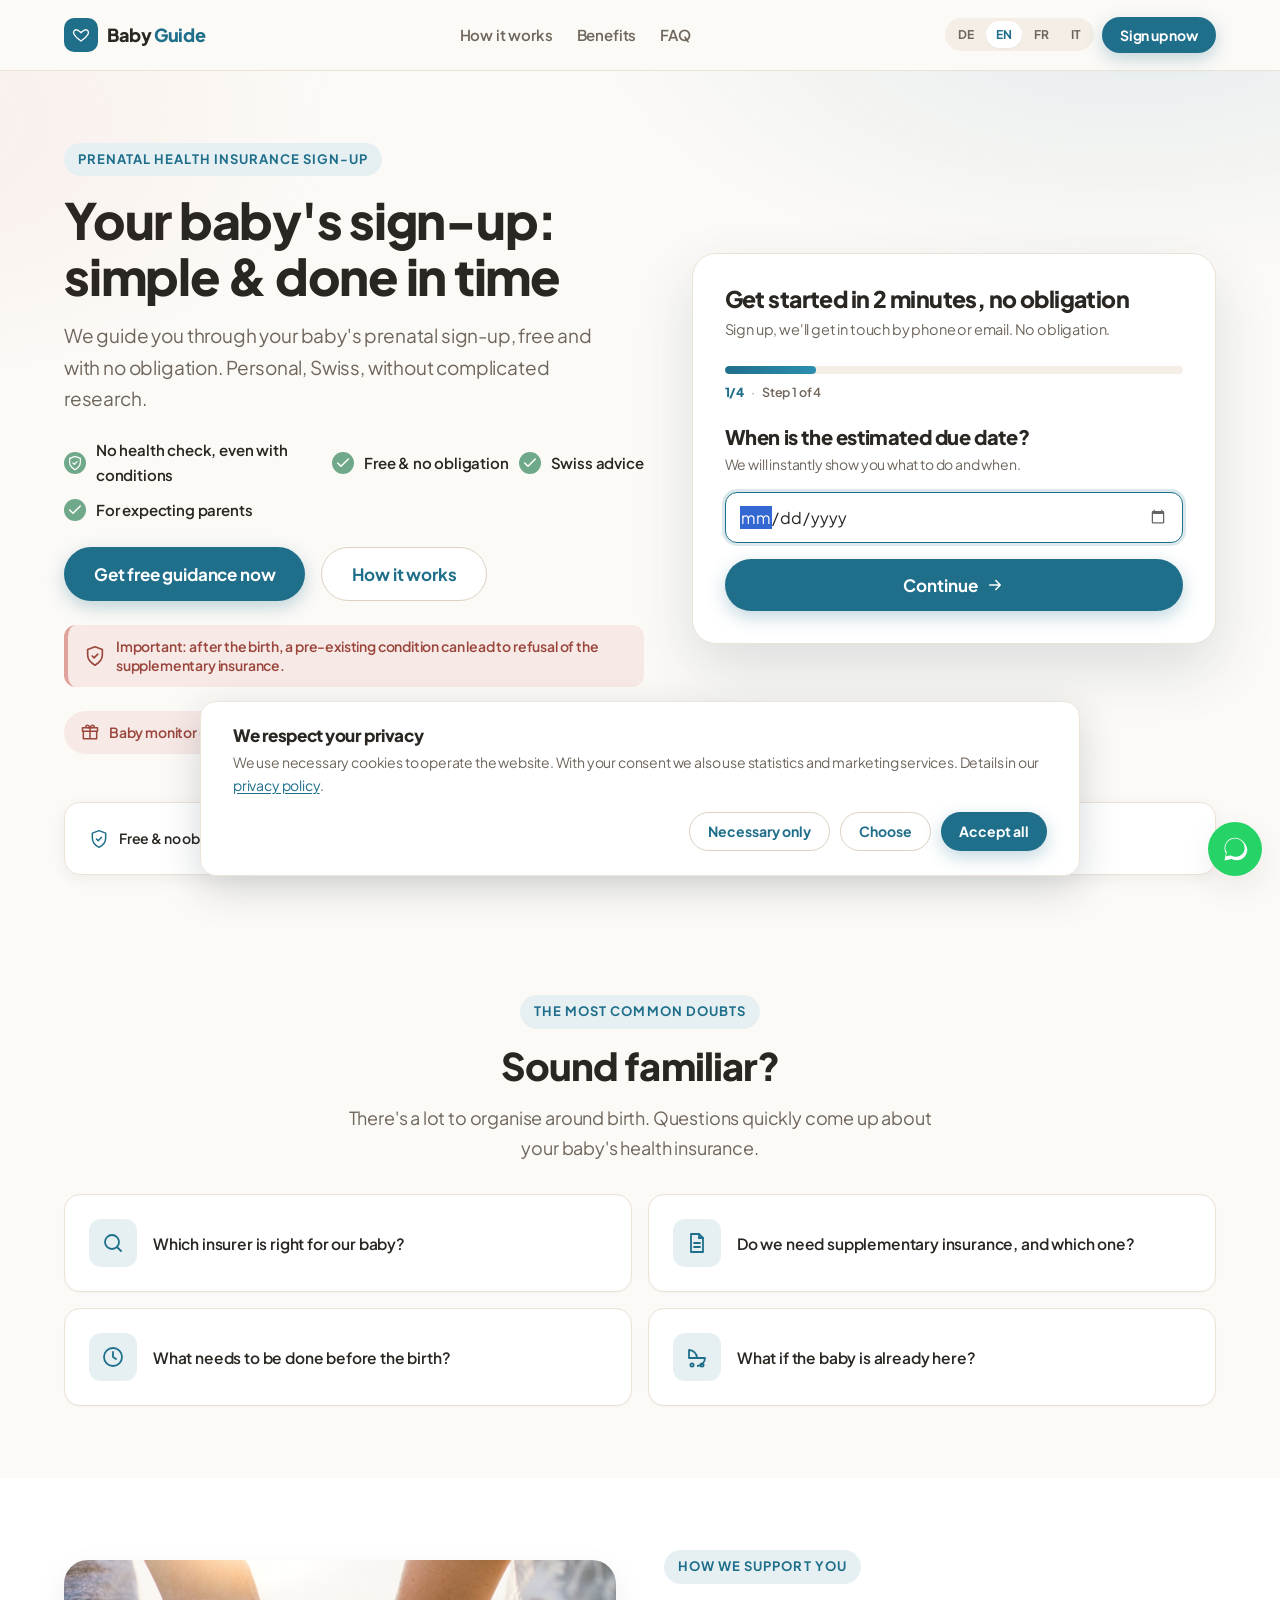
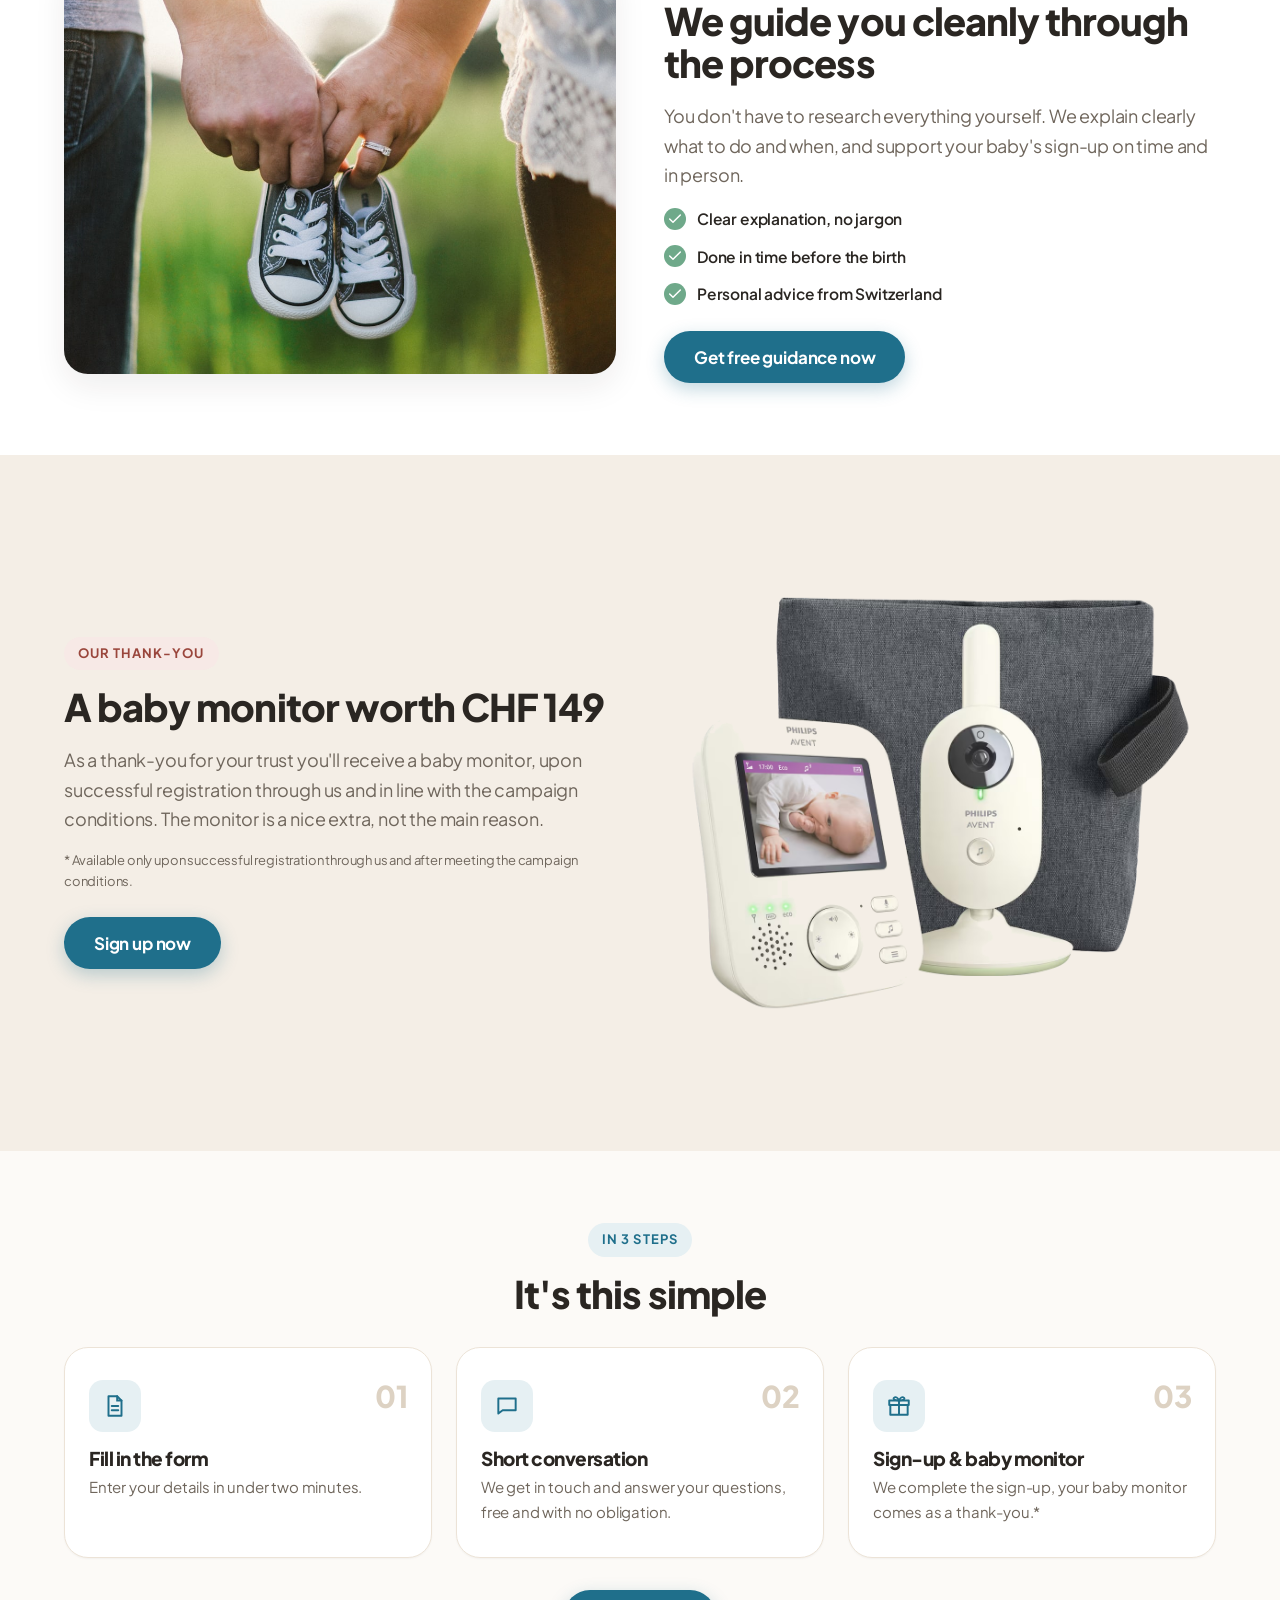
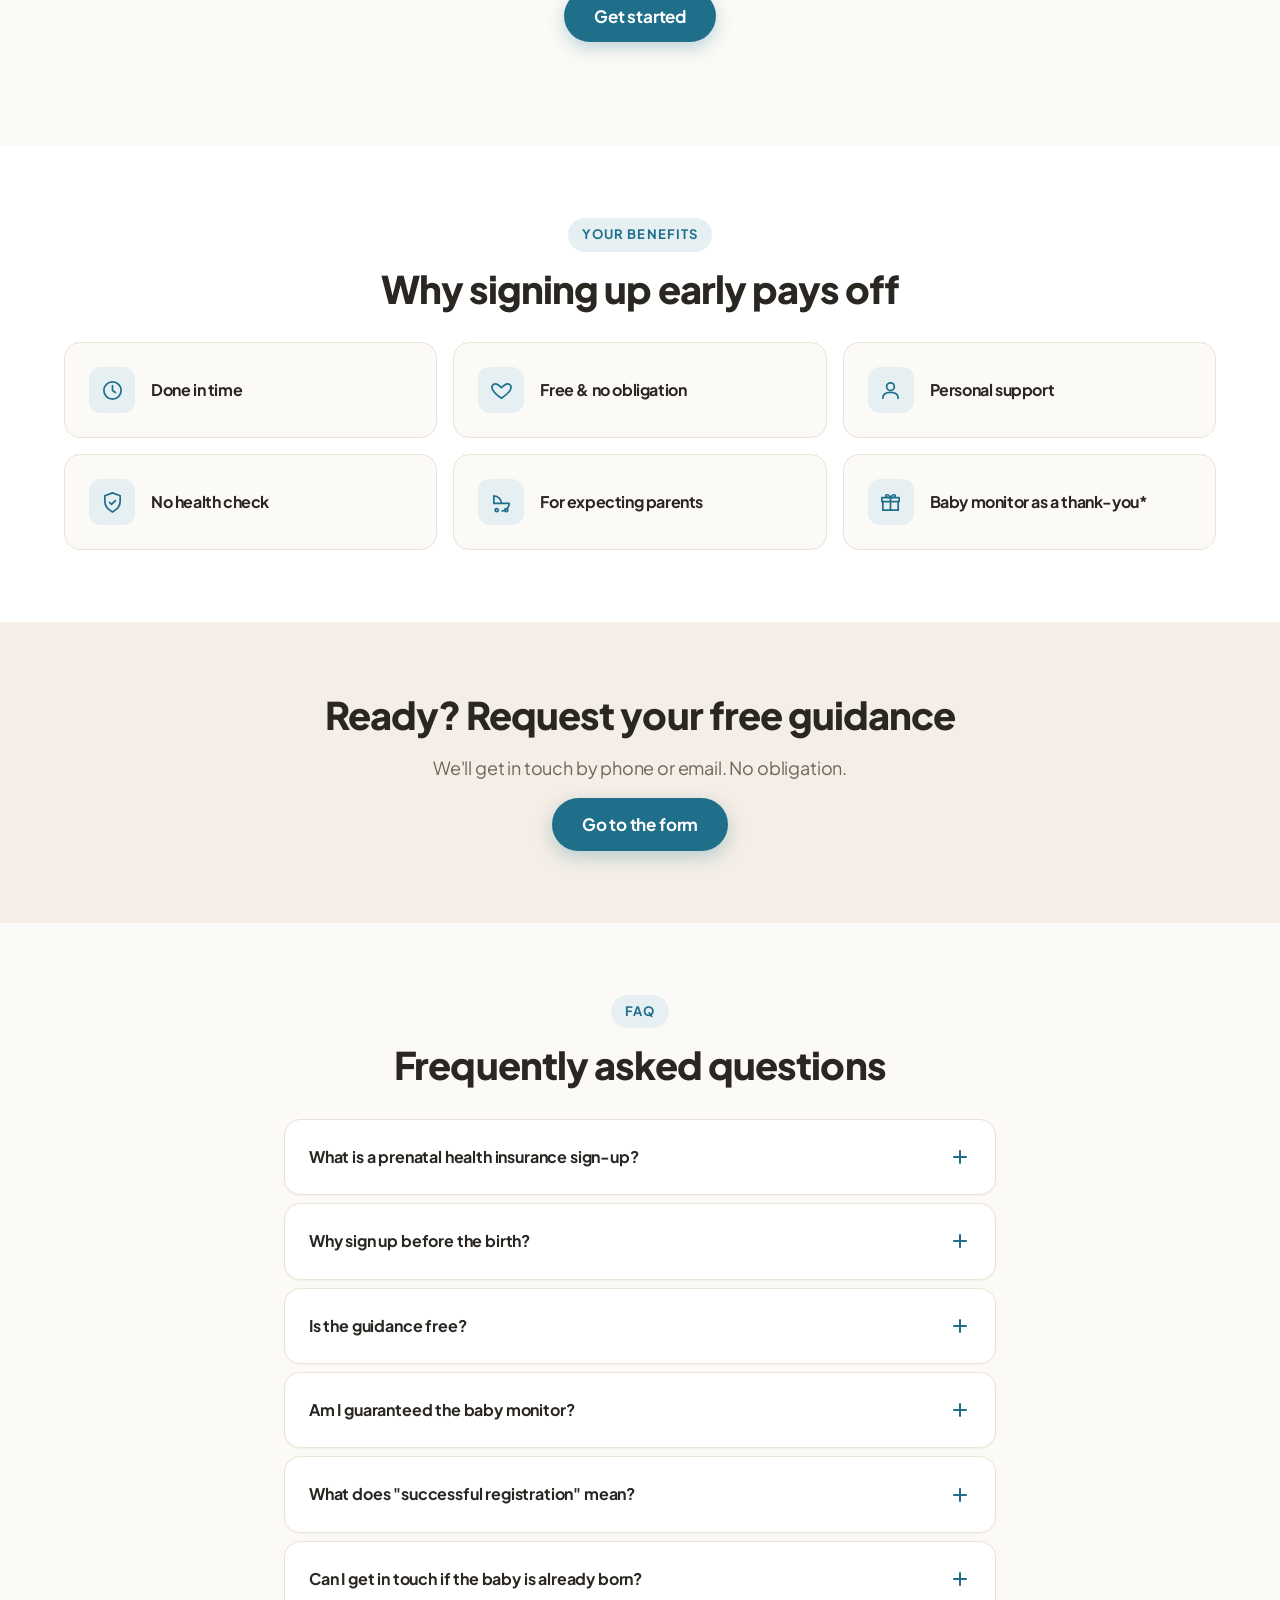
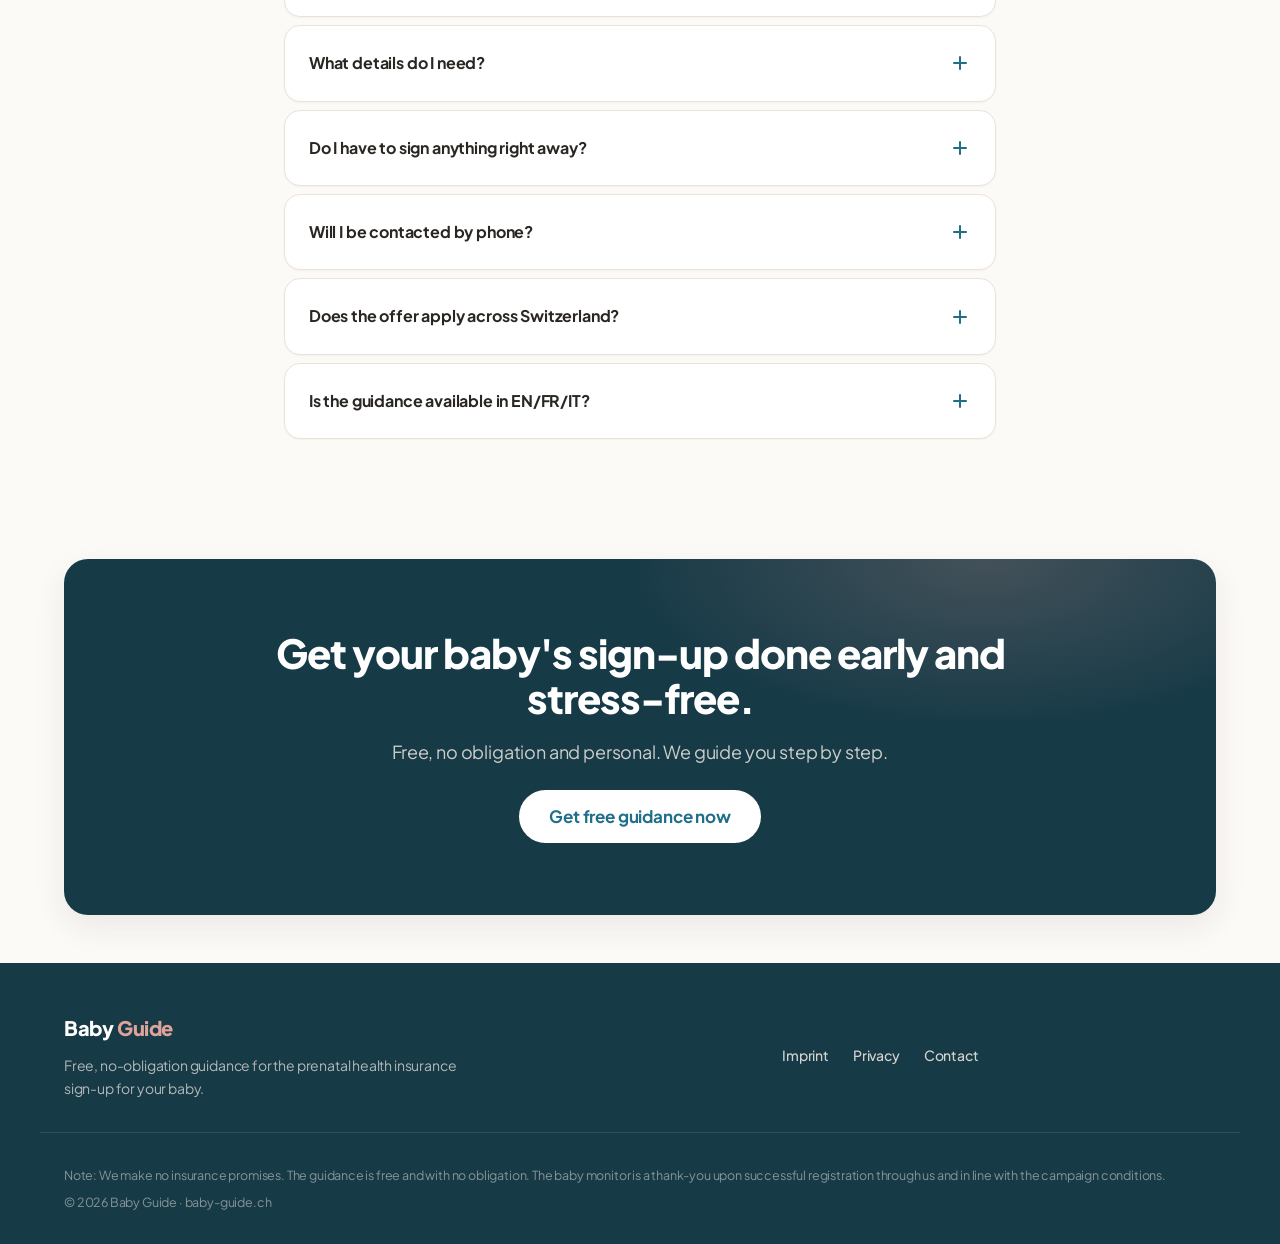
==== commit e2706c6e: "Rebrand: Express Vorgeburtlich -> Baby Guide ueberall (Name, Logo, Domain, Meta, i18n)" ====
--- a/index.html
+++ b/index.html
@@ -1,7 +1,7 @@
 <!DOCTYPE html>
 <!--
   ============================================================
-  Express Vorgeburtlich: Lead-Gen Landingpage
+  Baby Guide: Lead-Gen Landingpage
   Vorgeburtliche Krankenkassenanmeldung fürs Baby
   Stack: Semantisches HTML5 + CSS Custom Properties + Vanilla JS
   Ziel (KPI): Lead-Formular vollständig ausgefüllt & abgesendet
@@ -13,10 +13,10 @@
   <meta name="viewport" content="width=device-width, initial-scale=1.0" />
 
   <!-- ===== SEO / Meta ===== -->
-  <title data-i18n="meta.title">Express Vorgeburtlich: Krankenkassenanmeldung fürs Baby</title>
+  <title data-i18n="meta.title">Baby Guide: Krankenkassenanmeldung fürs Baby</title>
   <meta name="description" data-i18n="meta.description"
         content="Kostenlose, unverbindliche Beratung zur vorgeburtlichen Krankenkassenanmeldung fürs Baby. Schweizer Beratung, einfach & rechtzeitig erledigt." />
-  <link rel="canonical" href="https://express-vorgeburtlich.ch/" />
+  <link rel="canonical" href="https://baby-guide.ch/" />
   <meta name="robots" content="index, follow, max-image-preview:large, max-snippet:-1, max-video-preview:-1" />
   <meta name="theme-color" content="#ffffff" />
   <meta name="author" content="Finsion GmbH" />
@@ -24,28 +24,28 @@
   <meta name="geo.placename" content="Dübendorf" />
 
   <!-- ===== hreflang (eine URL, vier Sprachen per JS-Umschaltung) ===== -->
-  <link rel="alternate" hreflang="de-CH" href="https://express-vorgeburtlich.ch/" />
-  <link rel="alternate" hreflang="en" href="https://express-vorgeburtlich.ch/" />
-  <link rel="alternate" hreflang="fr-CH" href="https://express-vorgeburtlich.ch/" />
-  <link rel="alternate" hreflang="it-CH" href="https://express-vorgeburtlich.ch/" />
-  <link rel="alternate" hreflang="x-default" href="https://express-vorgeburtlich.ch/" />
+  <link rel="alternate" hreflang="de-CH" href="https://baby-guide.ch/" />
+  <link rel="alternate" hreflang="en" href="https://baby-guide.ch/" />
+  <link rel="alternate" hreflang="fr-CH" href="https://baby-guide.ch/" />
+  <link rel="alternate" hreflang="it-CH" href="https://baby-guide.ch/" />
+  <link rel="alternate" hreflang="x-default" href="https://baby-guide.ch/" />
 
   <!-- ===== Open Graph (Meta-Ads / Sharing) ===== -->
   <meta property="og:type" content="website" />
-  <meta property="og:site_name" content="Express Vorgeburtlich" />
+  <meta property="og:site_name" content="Baby Guide" />
   <meta property="og:title" data-i18n="meta.ogTitle" content="Krankenkassenanmeldung fürs Baby: einfach & rechtzeitig" />
   <meta property="og:description" data-i18n="meta.ogDescription"
         content="Kostenlose, unverbindliche Beratung zur vorgeburtlichen Anmeldung deines Babys. Als Dankeschön ein Babyphone bei erfolgreicher Anmeldung." />
-  <meta property="og:url" content="https://express-vorgeburtlich.ch/" />
+  <meta property="og:url" content="https://baby-guide.ch/" />
   <meta property="og:locale" content="de_CH" />
   <meta property="og:locale:alternate" content="en_US" />
   <meta property="og:locale:alternate" content="fr_CH" />
   <meta property="og:locale:alternate" content="it_CH" />
   <!-- PLATZHALTER: Open-Graph-Bild (1200x630) -->
-  <meta property="og:image" content="https://express-vorgeburtlich.ch/assets/og-image.jpg" />
+  <meta property="og:image" content="https://baby-guide.ch/assets/og-image.jpg" />
   <meta property="og:image:width" content="1200" />
   <meta property="og:image:height" content="630" />
-  <meta property="og:image:alt" content="Express Vorgeburtlich: Krankenkassenanmeldung fürs Baby" />
+  <meta property="og:image:alt" content="Baby Guide: Krankenkassenanmeldung fürs Baby" />
 
   <!-- ===== Twitter Card ===== -->
   <meta name="twitter:card" content="summary_large_image" />
@@ -53,7 +53,7 @@
   <meta name="twitter:description" data-i18n="meta.ogDescription"
         content="Kostenlose, unverbindliche Beratung zur vorgeburtlichen Anmeldung deines Babys." />
   <!-- PLATZHALTER: Twitter-Bild -->
-  <meta name="twitter:image" content="https://express-vorgeburtlich.ch/assets/og-image.jpg" />
+  <meta name="twitter:image" content="https://baby-guide.ch/assets/og-image.jpg" />
 
   <!-- ===== Favicon-Platzhalter ===== -->
   <link rel="icon" href="/favicon.ico" sizes="any" />
@@ -66,7 +66,7 @@
   <link rel="stylesheet"
         href="https://fonts.googleapis.com/css2?family=Plus+Jakarta+Sans:wght@400;500;600;700;800&display=swap" />
 
-  <link rel="stylesheet" href="styles.css?v=25" />
+  <link rel="stylesheet" href="styles.css?v=31" />
 
   <!-- ============================================================
        Strukturierte Daten (Schema.org JSON-LD)
@@ -78,11 +78,11 @@
     "@graph": [
       {
         "@type": "Organization",
-        "@id": "https://express-vorgeburtlich.ch/#organization",
-        "name": "Express Vorgeburtlich",
+        "@id": "https://baby-guide.ch/#organization",
+        "name": "Baby Guide",
         "legalName": "Finsion GmbH",
-        "url": "https://express-vorgeburtlich.ch/",
-        "logo": "https://express-vorgeburtlich.ch/assets/og-image.jpg",
+        "url": "https://baby-guide.ch/",
+        "logo": "https://baby-guide.ch/assets/og-image.jpg",
         "email": "info@finsion.ch",
         "address": {
           "@type": "PostalAddress",
@@ -99,18 +99,18 @@
       },
       {
         "@type": "WebSite",
-        "@id": "https://express-vorgeburtlich.ch/#website",
-        "url": "https://express-vorgeburtlich.ch/",
-        "name": "Express Vorgeburtlich",
+        "@id": "https://baby-guide.ch/#website",
+        "url": "https://baby-guide.ch/",
+        "name": "Baby Guide",
         "inLanguage": ["de-CH", "en", "fr-CH", "it-CH"],
-        "publisher": { "@id": "https://express-vorgeburtlich.ch/#organization" }
+        "publisher": { "@id": "https://baby-guide.ch/#organization" }
       },
       {
         "@type": "Service",
-        "@id": "https://express-vorgeburtlich.ch/#service",
+        "@id": "https://baby-guide.ch/#service",
         "name": "Vorgeburtliche Krankenkassenanmeldung fürs Baby",
         "serviceType": "Beratung zur vorgeburtlichen Krankenkassenanmeldung",
-        "provider": { "@id": "https://express-vorgeburtlich.ch/#organization" },
+        "provider": { "@id": "https://baby-guide.ch/#organization" },
         "areaServed": { "@type": "Country", "name": "Schweiz" },
         "audience": {
           "@type": "Audience",
@@ -125,7 +125,7 @@
       },
       {
         "@type": "FAQPage",
-        "@id": "https://express-vorgeburtlich.ch/#faq",
+        "@id": "https://baby-guide.ch/#faq",
         "mainEntity": [
           { "@type": "Question", "name": "Was ist eine vorgeburtliche Krankenkassenanmeldung?", "acceptedAnswer": { "@type": "Answer", "text": "Es ist die Anmeldung deines Babys bei der Krankenkasse bereits vor der Geburt. So ist alles vorbereitet und die Versicherung kann fristgerecht starten, sobald dein Baby da ist." } },
           { "@type": "Question", "name": "Warum vor der Geburt anmelden?", "acceptedAnswer": { "@type": "Answer", "text": "Der wichtigste Grund: Bei der vorgeburtlichen Anmeldung werden die Zusatzversicherungen ohne Risikoprüfung aufgenommen. So ist dein Baby von der ersten Minute an geschützt, auch wenn es mit einem Geburtsgebrechen oder Leiden zur Welt kommt. Meldest du erst nach der Geburt an, ist meist eine Risikoprüfung nötig, und bei einem Leiden kann die Zusatzversicherung abgelehnt werden." } },
@@ -172,11 +172,11 @@
        ============================================================ -->
   <header class="site-header" id="top">
     <div class="container header-inner">
-      <a class="logo" href="#top" aria-label="Express Vorgeburtlich: Startseite">
+      <a class="logo" href="#top" aria-label="Baby Guide: Startseite">
         <span class="logo-mark" aria-hidden="true">
           <svg viewBox="0 0 24 24" width="18" height="18"><use href="#i-heart"></use></svg>
         </span>
-        <span class="logo-text">Express<span class="logo-accent">Vorgeburtlich</span></span>
+        <span class="logo-text">Baby <span class="logo-accent">Guide</span></span>
       </a>
 
       <nav class="main-nav" aria-label="Hauptnavigation">
@@ -413,15 +413,9 @@
                 </select>
                 <p class="insurer-note">
                   <svg class="ic" aria-hidden="true"><use href="#i-check"></use></svg>
-                  <span data-i18n="form.insurerNote">Wir berücksichtigen deinen Wunsch gerne und melden dein Baby bei deiner aktuellen Krankenkasse an.</span>
+                  <span data-i18n="form.insurerNote">Wir berücksichtigen deinen Wunsch gerne.</span>
                 </p>
               </div>
-
-              <!-- Anker-Hinweis: konkreter Wert CHF 149 -->
-              <p class="wizard-anchor">
-                <svg class="ic" aria-hidden="true"><use href="#i-gift"></use></svg>
-                <span data-i18n="wizard.anchor">Nach erfolgreicher Anmeldung bei der Krankenkasse: Babyphone im Wert von CHF 149 als Dankeschön*</span>
-              </p>
 
               <!-- Pflicht-Checkbox Datenschutz (NICHT vorausgewählt) -->
               <div class="form-field checkbox-field">
@@ -444,8 +438,8 @@
               </div>
 
               <p class="form-microcopy">
-                <svg class="ic" aria-hidden="true"><use href="#i-lock"></use></svg>
-                <span data-i18n="form.microcopy">Wir melden uns telefonisch oder per E-Mail. Keine Verpflichtung.</span>
+                <svg class="ic" aria-hidden="true"><use href="#i-gift"></use></svg>
+                <span data-i18n="form.microcopy">Babyphone im Wert von CHF 149 als Dankeschön bei erfolgreicher Anmeldung.*</span>
               </p>
 
               <!-- Allgemeine Statusmeldung -->
@@ -469,7 +463,7 @@
 
       <!-- Trust-Leiste unter dem Hero -->
       <div class="container">
-        <ul class="trust-strip" aria-label="Warum Express Vorgeburtlich">
+        <ul class="trust-strip" aria-label="Warum Baby Guide">
           <li><svg class="ic" aria-hidden="true"><use href="#i-shield"></use></svg> <span data-i18n="strip.free">Kostenlos &amp; unverbindlich</span></li>
           <li><svg class="ic" aria-hidden="true"><use href="#i-heart"></use></svg> <span data-i18n="strip.swiss">Persönliche Schweizer Beratung</span></li>
           <li><svg class="ic" aria-hidden="true"><use href="#i-lock"></use></svg> <span data-i18n="strip.data">Daten vertraulich behandelt</span></li>
@@ -545,7 +539,7 @@
       <div class="container split reverse">
         <div class="split-media">
           <!-- Bild: Babyphone (Philips Avent) als Dankeschoen, freigestellt -->
-          <img src="assets/babyphone.png?v=25" alt="Philips Avent Babyphone mit Kamera und Tasche, das Dankeschoen bei erfolgreicher Anmeldung"
+          <img src="assets/babyphone.png?v=31" alt="Philips Avent Babyphone mit Kamera und Tasche, das Dankeschoen bei erfolgreicher Anmeldung"
                width="520" height="520" loading="lazy" class="rounded-img gift-img" />
         </div>
         <div class="split-copy">
@@ -725,7 +719,7 @@
   <footer class="site-footer">
     <div class="container footer-inner">
       <div class="footer-brand">
-        <span class="logo-text footer-logo">Express<span class="logo-accent">Vorgeburtlich</span></span>
+        <span class="logo-text footer-logo">Baby <span class="logo-accent">Guide</span></span>
         <p class="footer-tagline" data-i18n="footer.tagline">Kostenlose, unverbindliche Beratung zur vorgeburtlichen Krankenkassenanmeldung fürs Baby.</p>
       </div>
       <nav class="footer-links" aria-label="Footer-Navigation">
@@ -739,7 +733,7 @@
         Hinweis: Wir geben kein Versicherungsversprechen ab. Die Beratung ist kostenlos und unverbindlich.
         Das Babyphone ist ein Dankeschön bei erfolgreicher Anmeldung über uns und gemäss den Kampagnenbedingungen.
       </p>
-      <p class="legal-note">© <span id="year">2026</span> Express Vorgeburtlich · express-vorgeburtlich.ch</p>
+      <p class="legal-note">© <span id="year">2026</span> Baby Guide · baby-guide.ch</p>
     </div>
   </footer>
 
@@ -826,6 +820,6 @@
     </div>
   </div>
 
-  <script src="script.js?v=25"></script>
+  <script src="script.js?v=31"></script>
 </body>
 </html>
--- a/styles.css
+++ b/styles.css
@@ -1,5 +1,5 @@
 /* ============================================================
-   Express Vorgeburtlich: styles.css
+   Baby Guide: styles.css
    Modern, clean, warm & vertrauensvoll. Mobile-first, WCAG 2.1 AA.
    ============================================================ */
 
